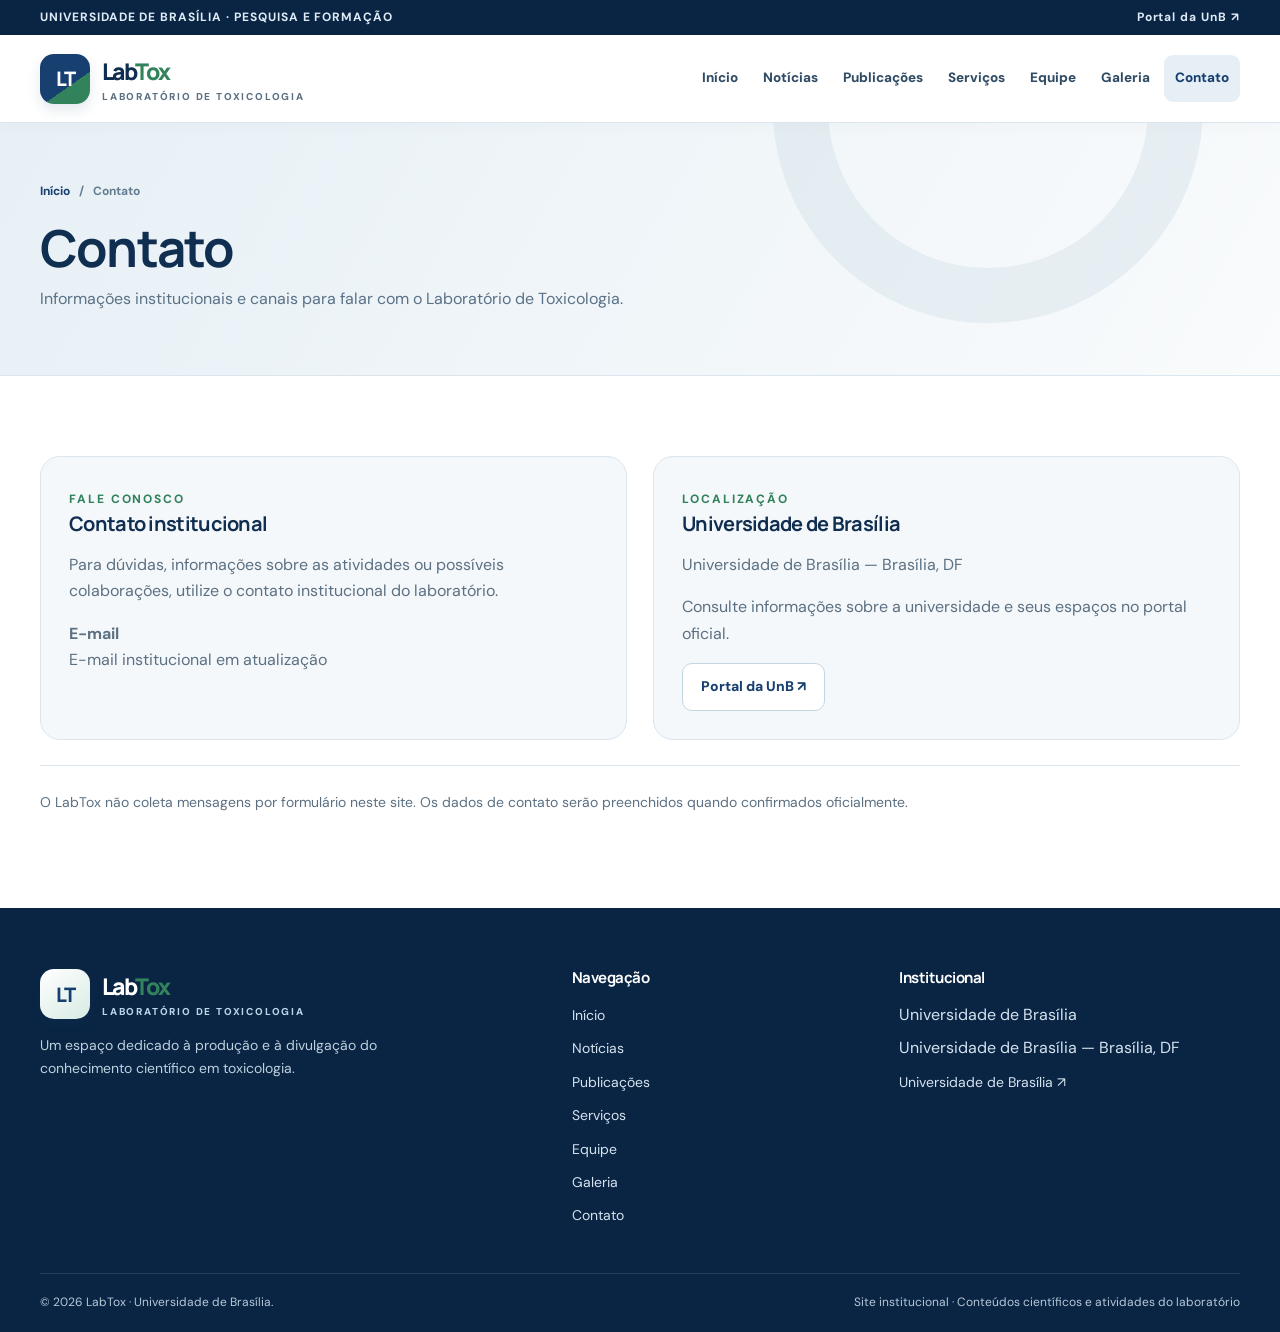
==== contato.html @ b6af5e76 "Add files via upload" ====
<!doctype html>
<html lang="pt-BR">
<head>
  <meta charset="utf-8">
  <meta name="viewport" content="width=device-width, initial-scale=1">
  <meta name="description" content="Fale com o Laboratório de Toxicologia da Universidade de Brasília.">
  <meta name="theme-color" content="#173f70">
  <title>Contato | LabTox — Laboratório de Toxicologia</title>
  <link rel="icon" href="assets/favicon.svg" type="image/svg+xml">
  <link rel="stylesheet" href="css/style.css">
  <script defer src="js/config.js"></script>
  <script defer src="js/site.js"></script>
</head>
<body data-page="contato">
  <div id="site-header"></div>
  <main id="main"><section class="page-hero"><div class="container"><div class="breadcrumb"><a href="index.html">Início</a><span aria-hidden="true">/</span>Contato</div><h1>Contato</h1><p>Informações institucionais e canais para falar com o Laboratório de Toxicologia.</p></div></section><section class="section"><div class="container"><div class="contact-grid"><article class="info-card"><span class="kicker">Fale conosco</span><h3>Contato institucional</h3><p>Para dúvidas, informações sobre as atividades ou possíveis colaborações, utilize o contato institucional do laboratório.</p><p><strong>E-mail</strong><br><span id="contact-email">Em atualização</span></p><p id="phone-block"><strong>Telefone</strong><br><span id="contact-phone"></span></p></article><article class="info-card"><span class="kicker">Localização</span><h3>Universidade de Brasília</h3><p id="contact-address">Brasília, DF</p><p>Consulte informações sobre a universidade e seus espaços no portal oficial.</p><a class="btn btn-outline" href="https://www.unb.br/" target="_blank" rel="noopener noreferrer">Portal da UnB ↗</a></article></div><div class="divider"></div><p style="color:var(--muted);font-size:14px">O LabTox não coleta mensagens por formulário neste site. Os dados de contato serão preenchidos quando confirmados oficialmente.</p></div></section></main>
  <div id="site-footer"></div>
  <button id="back-top" class="back-top" type="button" aria-label="Voltar ao topo">↑</button>
</body>
</html>
---- css/style.css ----
@import url('https://fonts.googleapis.com/css2?family=DM+Sans:wght@400;500;600;700;800&family=Manrope:wght@400;500;600;700;800&display=swap');
:root{--navy:#173f70;--navy-dark:#102e50;--navy-deep:#0a2544;--green:#32835c;--green-dark:#236946;--mint:#e7f2e9;--light-blue:#e6eff5;--cloud:#f5f8fb;--ink:#183049;--muted:#5b7082;--stroke:#dbe5ed;--white:#fff;--shadow:0 18px 42px rgba(18,55,87,.08);--radius:18px;--max:1200px;--sans:'DM Sans',Arial,sans-serif;--display:'Manrope','DM Sans',Arial,sans-serif}
*{box-sizing:border-box}html{scroll-behavior:smooth}body{margin:0;color:var(--ink);background:#fff;font:16px/1.65 var(--sans);-webkit-font-smoothing:antialiased}a{color:inherit;text-decoration:none}a:hover{color:var(--green)}button,input,select{font:inherit}button{cursor:pointer}img{max-width:100%}.container{width:min(calc(100% - 44px),var(--max));margin:auto}.skip{position:absolute;left:12px;top:-80px;background:#fff;color:#102e50;z-index:200;padding:10px 18px;border-radius:8px}.skip:focus{top:12px}:focus-visible{outline:3px solid #45a17c;outline-offset:3px}.microbar{background:var(--navy-deep);color:#deebf5;font-size:12px;letter-spacing:.08em;font-weight:700}.microbar .container{display:flex;align-items:center;justify-content:space-between;min-height:35px;gap:12px}.microbar a{color:inherit}.microbar a:hover{color:#fff}.header{background:#fff;border-bottom:1px solid var(--stroke);position:sticky;top:0;z-index:90;box-shadow:0 4px 18px rgba(7,39,71,.025)}.header-row{display:flex;align-items:center;justify-content:space-between;min-height:87px;gap:20px}.brand{display:inline-flex;align-items:center;gap:12px;min-width:184px}.brand-icon{width:50px;height:50px;border-radius:14px;background:linear-gradient(145deg,var(--navy) 0 62%,var(--green) 62%);display:grid;place-items:center;color:#fff;box-shadow:0 6px 13px rgba(23,63,112,.12);font:800 20px var(--display);letter-spacing:-.05em}.brand-icon img{width:100%;height:100%;object-fit:contain;border-radius:11px}.brand-copy{display:grid;line-height:1.12}.brand-copy strong{font:800 23px var(--display);letter-spacing:-.07em;color:var(--navy-dark)}.brand-copy strong span{color:var(--green)}.brand-copy small{font-size:10px;text-transform:uppercase;letter-spacing:.18em;color:var(--muted);font-weight:800;margin-top:4px}.nav{display:flex;align-items:center;gap:3px}.nav a{padding:12px 11px;border-radius:9px;font-size:13.5px;font-weight:800;color:#304b64;transition:background .15s,color .15s}.nav a:hover{background:var(--cloud);color:var(--navy)}.nav a[aria-current="page"]{background:var(--light-blue);color:var(--navy)}.menu-toggle{display:none;border:1px solid var(--stroke);background:#fff;color:var(--navy);border-radius:10px;padding:9px 12px;font-weight:800}.hero{background:linear-gradient(115deg,#0c315b 5%,#173f70 61%,#1a5278);color:#fff;overflow:hidden;position:relative}.hero:before{content:"";position:absolute;width:680px;height:680px;border-radius:50%;border:1px solid #ffffff19;right:-205px;top:-270px;box-shadow:0 0 0 90px #ffffff07,0 0 0 175px #ffffff05}.hero-grid{display:grid;grid-template-columns:1.08fr .92fr;gap:56px;align-items:center;min-height:560px;padding:74px 0 86px;position:relative}.eyebrow{display:inline-flex;align-items:center;gap:10px;color:#b6e0cf;font-size:12px;font-weight:800;letter-spacing:.17em;text-transform:uppercase}.eyebrow:before{content:"";width:29px;height:3px;background:#6dc59d;border-radius:3px}.hero h1{color:#fff;font:800 clamp(38px,4.4vw,65px)/1.12 var(--display);letter-spacing:-.057em;margin:20px 0}.hero h1 em{font-style:normal;color:#a6dfc6}.hero p{max-width:570px;color:#d7e4f1;font-size:17px;margin:0 0 30px}.actions{display:flex;gap:12px;flex-wrap:wrap}.btn{display:inline-flex;align-items:center;justify-content:center;gap:10px;min-height:48px;border-radius:10px;padding:11px 18px;font-size:14px;font-weight:800;border:1px solid transparent;transition:transform .18s,background .18s}.btn:hover{transform:translateY(-2px)}.btn-green{background:#3c996d;color:#fff}.btn-green:hover{background:#2e815a;color:#fff}.btn-outline-light{color:#fff;border-color:#ffffff66;background:#ffffff0b}.btn-outline-light:hover{background:#ffffff20;color:#fff}.btn-outline{color:var(--navy);border-color:#c5d6e3;background:#fff}.btn-outline:hover{background:var(--light-blue)}.hero-visual{position:relative;min-height:380px;display:grid;place-items:center}.science-panel{width:95%;min-height:370px;padding:28px;background:linear-gradient(155deg,#ffffff17,#ffffff08);border:1px solid #ffffff32;backdrop-filter:blur(3px);border-radius:25px;box-shadow:0 32px 50px #071b2d55;transform:rotate(2deg);position:relative;overflow:hidden}.science-panel:before{content:"";position:absolute;inset:-50% 50% 15% -45%;border-radius:50%;background:radial-gradient(circle,#4ed4a138,transparent 67%)}.panel-top{display:flex;justify-content:space-between;align-items:center;border-bottom:1px solid #ffffff30;padding-bottom:17px;color:#cfe7e9;font-size:12px;font-weight:800;letter-spacing:.11em}.dots{display:flex;gap:6px}.dots i{width:8px;height:8px;border-radius:100%;background:#a7d5c1}.dots i:nth-child(2){opacity:.65}.dots i:nth-child(3){opacity:.35}.panel-body{padding:25px 0 5px;display:grid;grid-template-columns:1fr 1fr;gap:13px;position:relative}.stat-visual{border:1px solid #ffffff2c;border-radius:15px;min-height:108px;background:#11396188;padding:18px}.stat-visual .line{width:75%;height:8px;border-radius:5px;background:#c9e0e5;margin:10px 0}.stat-visual .line:nth-child(2){width:58%;background:#78d8ab}.stat-visual .line:nth-child(3){width:87%;opacity:.4}.stat-visual .symbol{font:700 31px var(--display);color:#9fdbbf}.stat-visual.wide{grid-column:1/-1;min-height:113px;display:flex;align-items:center;justify-content:space-around}.bars{display:flex;align-items:end;gap:9px;height:68px}.bars i{width:20px;border-radius:5px 5px 0 0;background:linear-gradient(#7de2b0,#379466)}.bars i:nth-child(1){height:42%}.bars i:nth-child(2){height:70%}.bars i:nth-child(3){height:53%}.bars i:nth-child(4){height:95%}.bars i:nth-child(5){height:68%}.trace{width:150px;height:65px;stroke:#aee7d0;stroke-width:3;fill:none}.float-chip{position:absolute;bottom:5px;left:-18px;display:flex;align-items:center;gap:12px;padding:12px 15px;border-radius:13px;background:#fff;color:var(--navy);font-size:12px;font-weight:800;box-shadow:var(--shadow);transform:rotate(-4deg)}.float-chip b{width:10px;height:10px;border-radius:50%;background:#4aab7a}.section{padding:80px 0}.section-soft{background:var(--cloud)}.section-head{display:flex;align-items:end;justify-content:space-between;gap:24px;margin-bottom:30px}.kicker{font-size:12px;text-transform:uppercase;letter-spacing:.16em;font-weight:800;color:var(--green)}h1,h2,h3,h4{font-family:var(--display);color:var(--navy-dark);line-height:1.2;letter-spacing:-.035em}h2{font-size:clamp(28px,3.1vw,40px);margin:8px 0 12px}h3{font-size:20px}.section-head p{max-width:620px;color:var(--muted);margin:0}.text-link{color:var(--navy);font-weight:800;font-size:14px;display:inline-flex;align-items:center;gap:8px;white-space:nowrap}.text-link:hover{color:var(--green)}.intro-grid{display:grid;grid-template-columns:.9fr 1.1fr;gap:65px;align-items:center}.intro-surface{background:linear-gradient(135deg,#dcebf2,#f3f8fa);border-radius:25px;min-height:340px;position:relative;overflow:hidden;padding:30px;display:flex;align-items:end}.intro-surface:before{content:"";position:absolute;width:310px;height:310px;border:50px solid #a5cbd6;left:-75px;top:-105px;border-radius:50%;opacity:.35}.intro-surface:after{content:"";position:absolute;width:280px;height:280px;border:55px solid #6caa89;right:-105px;bottom:-95px;border-radius:50%;opacity:.29}.intro-label{z-index:1;position:relative;background:var(--navy);color:#fff;padding:22px;border-radius:14px;box-shadow:var(--shadow);width:min(260px,85%)}.intro-label strong{font:800 33px var(--display)}.intro-label span{display:block;color:#dce9f2;font-size:13px;margin-top:2px}.copy p{color:var(--muted);margin:0 0 18px}.card-grid{display:grid;grid-template-columns:repeat(3,minmax(0,1fr));gap:21px}.card{border:1px solid var(--stroke);border-radius:var(--radius);background:#fff;overflow:hidden;box-shadow:0 5px 18px rgba(20,53,80,.025);transition:transform .2s,box-shadow .2s}.card:hover{transform:translateY(-4px);box-shadow:var(--shadow)}.card-top{height:172px;overflow:hidden;background:linear-gradient(135deg,#d7e7ef,#c5ddd6);display:grid;place-items:center;color:#37677b;position:relative}.card-top:after{content:"";position:absolute;width:155px;height:155px;border:22px solid #ffffff65;border-radius:50%;right:-54px;top:-57px}.card-top img{width:100%;height:100%;object-fit:cover;position:relative;z-index:1}.card-top .fallback-icon{position:relative;z-index:1;font:800 45px var(--display);color:var(--navy);opacity:.64}.card-body{padding:23px}.meta{font-size:12px;font-weight:800;color:var(--green);letter-spacing:.045em;text-transform:uppercase}.card-body h3{font-size:19px;margin:9px 0 10px}.card-body p{color:var(--muted);font-size:14px;margin:0 0 17px;line-height:1.6}.card-footer{display:flex;align-items:center;justify-content:space-between;gap:12px;font-size:13px;color:var(--muted)}.mini-link{font-weight:800;color:var(--navy)}.mini-link:hover{color:var(--green)}.cta-band{background:linear-gradient(115deg,#143b69,#225c74);color:#fff;padding:43px;border-radius:24px;display:flex;justify-content:space-between;align-items:center;gap:28px}.cta-band h2{color:#fff;font-size:29px;margin:0 0 7px}.cta-band p{margin:0;color:#dce6ef;max-width:560px}.page-hero{background:linear-gradient(120deg,#e7f0f6,#f9fbfc);border-bottom:1px solid var(--stroke);position:relative;overflow:hidden}.page-hero:after{content:"";position:absolute;width:320px;height:320px;border:55px solid #a3c0d030;border-radius:50%;right:6%;top:-230px}.page-hero .container{position:relative;z-index:1;padding:59px 0 63px}.breadcrumb{color:#647d91;font-size:12px;font-weight:700}.breadcrumb a{color:var(--navy)}.breadcrumb span{padding:0 9px}.page-hero h1{font-size:clamp(35px,4vw,51px);margin:15px 0 8px}.page-hero p{max-width:725px;color:#5a7186;font-size:16px;margin:0}.filters{display:flex;gap:12px;flex-wrap:wrap;margin:0 0 28px}.filter-input,.filter-select{border:1px solid #cbdbe5;border-radius:11px;background:#fff;color:var(--ink);padding:12px 14px;min-height:46px}.filter-input{flex:1;min-width:220px}.filter-select{min-width:150px}.filters :focus{border-color:var(--green);outline:3px solid #32835c26}.results-count{color:var(--muted);font-size:13px;margin:0 0 18px}.stack{display:grid;gap:16px}.paper{border:1px solid var(--stroke);border-radius:16px;background:#fff;padding:27px;transition:box-shadow .2s}.paper:hover{box-shadow:var(--shadow)}.paper h3{margin:7px 0 11px;font-size:21px}.paper .authors{font-size:14px;color:#536a7c;margin:8px 0}.paper .journal{color:#3c5c76;font-size:13px;font-weight:800;margin-bottom:12px}.paper p{margin:8px 0 18px;color:var(--muted);font-size:14px}.paper-actions{display:flex;flex-wrap:wrap;align-items:center;gap:15px}.tag{display:inline-flex;align-items:center;padding:5px 10px;background:#e6f1e9;color:#2e774f;border-radius:99px;font-size:11px;font-weight:800}.empty{border:1px dashed #c9d8e1;background:#f8fbfd;border-radius:18px;padding:42px 25px;text-align:center}.empty .symbol{margin:auto auto 14px;width:60px;height:60px;border-radius:20px;background:#e5eff5;display:grid;place-items:center;color:var(--navy);font-size:27px}.empty h3{margin:0 0 7px}.empty p{color:var(--muted);margin:0 auto;max-width:520px}.team-card{text-align:center}.team-card .card-top{height:230px;background:linear-gradient(140deg,#d9e9ef,#e8f0e8)}.team-card .card-top img{object-position:center 23%}.team-card .card-body{padding:22px}.team-card h3{margin:3px 0 5px;font-size:19px}.team-card .role{color:var(--green);font-size:13px;font-weight:800;margin:0 0 12px}.team-card .desc{font-size:13px;color:var(--muted);min-height:38px}.team-links{display:flex;justify-content:center;gap:12px;flex-wrap:wrap}.team-links a{font-size:12px;font-weight:800;color:var(--navy)}.detail{max-width:870px;margin:auto}.detail img.cover{width:100%;max-height:470px;object-fit:cover;border-radius:19px;margin:10px 0 26px}.article-text{font-size:16px;line-height:1.88;color:#344f64}.article-text h2{font-size:25px;margin-top:30px}.article-text h3{font-size:21px;margin-top:25px}.article-text a{color:var(--green);text-decoration:underline;text-underline-offset:3px}.article-text p{margin:0 0 18px}.article-text ul,.article-text ol{padding-left:25px}.album-grid{display:grid;grid-template-columns:repeat(3,minmax(0,1fr));gap:15px}.album-photo{border-radius:14px;overflow:hidden;border:1px solid var(--stroke);background:var(--cloud);margin:0}.album-photo img{width:100%;height:245px;object-fit:cover;display:block;cursor:zoom-in}.album-photo figcaption{padding:11px 13px;font-size:13px;color:var(--muted)}.lightbox{position:fixed;inset:0;background:#061629ed;z-index:200;display:none;align-items:center;justify-content:center;padding:25px}.lightbox.open{display:flex}.lightbox img{max-width:90vw;max-height:85vh;object-fit:contain}.lightbox button{position:absolute;right:25px;top:20px;background:#ffffff18;border:1px solid #fff7;color:#fff;padding:10px 15px;border-radius:10px}.contact-grid{display:grid;grid-template-columns:1fr 1fr;gap:26px}.info-card{background:var(--cloud);border:1px solid var(--stroke);border-radius:20px;padding:28px}.info-card h3{margin:0 0 13px}.info-card p{color:var(--muted)}.info-card a{color:var(--navy);font-weight:800;overflow-wrap:anywhere}.footer{background:var(--navy-deep);color:#d5e3ef;padding:61px 0 0}.footer-grid{display:grid;grid-template-columns:1.4fr .8fr 1fr;gap:55px}.footer .brand-copy strong{color:#fff}.footer .brand-copy small{color:#b9d6e8}.footer .brand-icon{background:linear-gradient(145deg,#fff,#d7ebe3);color:var(--navy)}.footer p{font-size:14px;color:#bed0dd;max-width:390px;margin:15px 0}.footer h3{font-size:15px;color:#fff;margin:0 0 15px}.footer ul{list-style:none;padding:0;margin:0;display:grid;gap:7px}.footer a:hover{color:#fff}.footer li a{font-size:14px}.footer-bottom{border-top:1px solid #ffffff20;margin-top:44px;padding:19px 0;display:flex;justify-content:space-between;align-items:center;gap:20px;font-size:12px;color:#b6c9d9}.back-top{position:fixed;right:22px;bottom:23px;background:var(--green);color:#fff;border:0;border-radius:12px;min-width:46px;min-height:46px;box-shadow:0 11px 26px #07361c33;display:none;z-index:70;font-size:21px}.back-top.visible{display:block}.sr-only{position:absolute;width:1px;height:1px;overflow:hidden;clip:rect(0,0,0,0);white-space:nowrap}.divider{height:1px;background:var(--stroke);margin:25px 0}
@media(max-width:1060px){.nav a{padding:10px 7px;font-size:12px}.header-row{gap:8px}.hero-grid{gap:24px}.hero-visual{min-height:320px}.science-panel{min-height:330px}}@media(max-width:850px){.header-row{min-height:70px}.menu-toggle{display:inline-flex;align-items:center;gap:9px}.nav{position:absolute;top:100%;left:0;right:0;display:none;flex-direction:column;align-items:stretch;background:#fff;box-shadow:0 16px 28px #133c5a22;padding:13px max(22px,calc((100vw - var(--max))/2)) 20px;border-top:1px solid var(--stroke)}.nav.open{display:flex}.nav a{padding:13px 15px;font-size:14px}.hero-grid{grid-template-columns:1fr;min-height:auto;padding:66px 0 75px}.hero-visual{display:none}.intro-grid{grid-template-columns:1fr;gap:27px}.intro-surface{min-height:270px}.card-grid{grid-template-columns:repeat(2,minmax(0,1fr))}.footer-grid{grid-template-columns:1fr 1fr;gap:30px}.footer-grid>div:first-child{grid-column:1/-1}.album-grid{grid-template-columns:repeat(2,minmax(0,1fr))}}@media(max-width:600px){.container{width:min(calc(100% - 32px),var(--max))}.microbar{font-size:9px}.microbar .container{min-height:30px}.microbar span:last-child{display:none}.brand-icon{height:44px;width:44px}.brand-copy strong{font-size:21px}.header-row{min-height:68px}.hero-grid{padding:55px 0 63px}.hero h1{font-size:37px}.hero p{font-size:15px}.section{padding:58px 0}.section-head{align-items:start;flex-direction:column;gap:10px}.card-grid,.album-grid,.contact-grid{grid-template-columns:1fr}.intro-grid{gap:20px}.paper{padding:20px}.paper h3{font-size:19px}.page-hero .container{padding:42px 0 48px}.cta-band{flex-direction:column;align-items:start;padding:28px}.cta-band h2{font-size:24px}.filters{display:grid;grid-template-columns:1fr}.filter-input,.filter-select{width:100%}.footer-grid{grid-template-columns:1fr;gap:25px}.footer-grid>div:first-child{grid-column:auto}.footer-bottom{align-items:start;flex-direction:column;gap:5px}.album-photo img{height:250px}}
@media(prefers-reduced-motion:reduce){html{scroll-behavior:auto}*,*:before,*:after{transition:none!important;animation:none!important}}
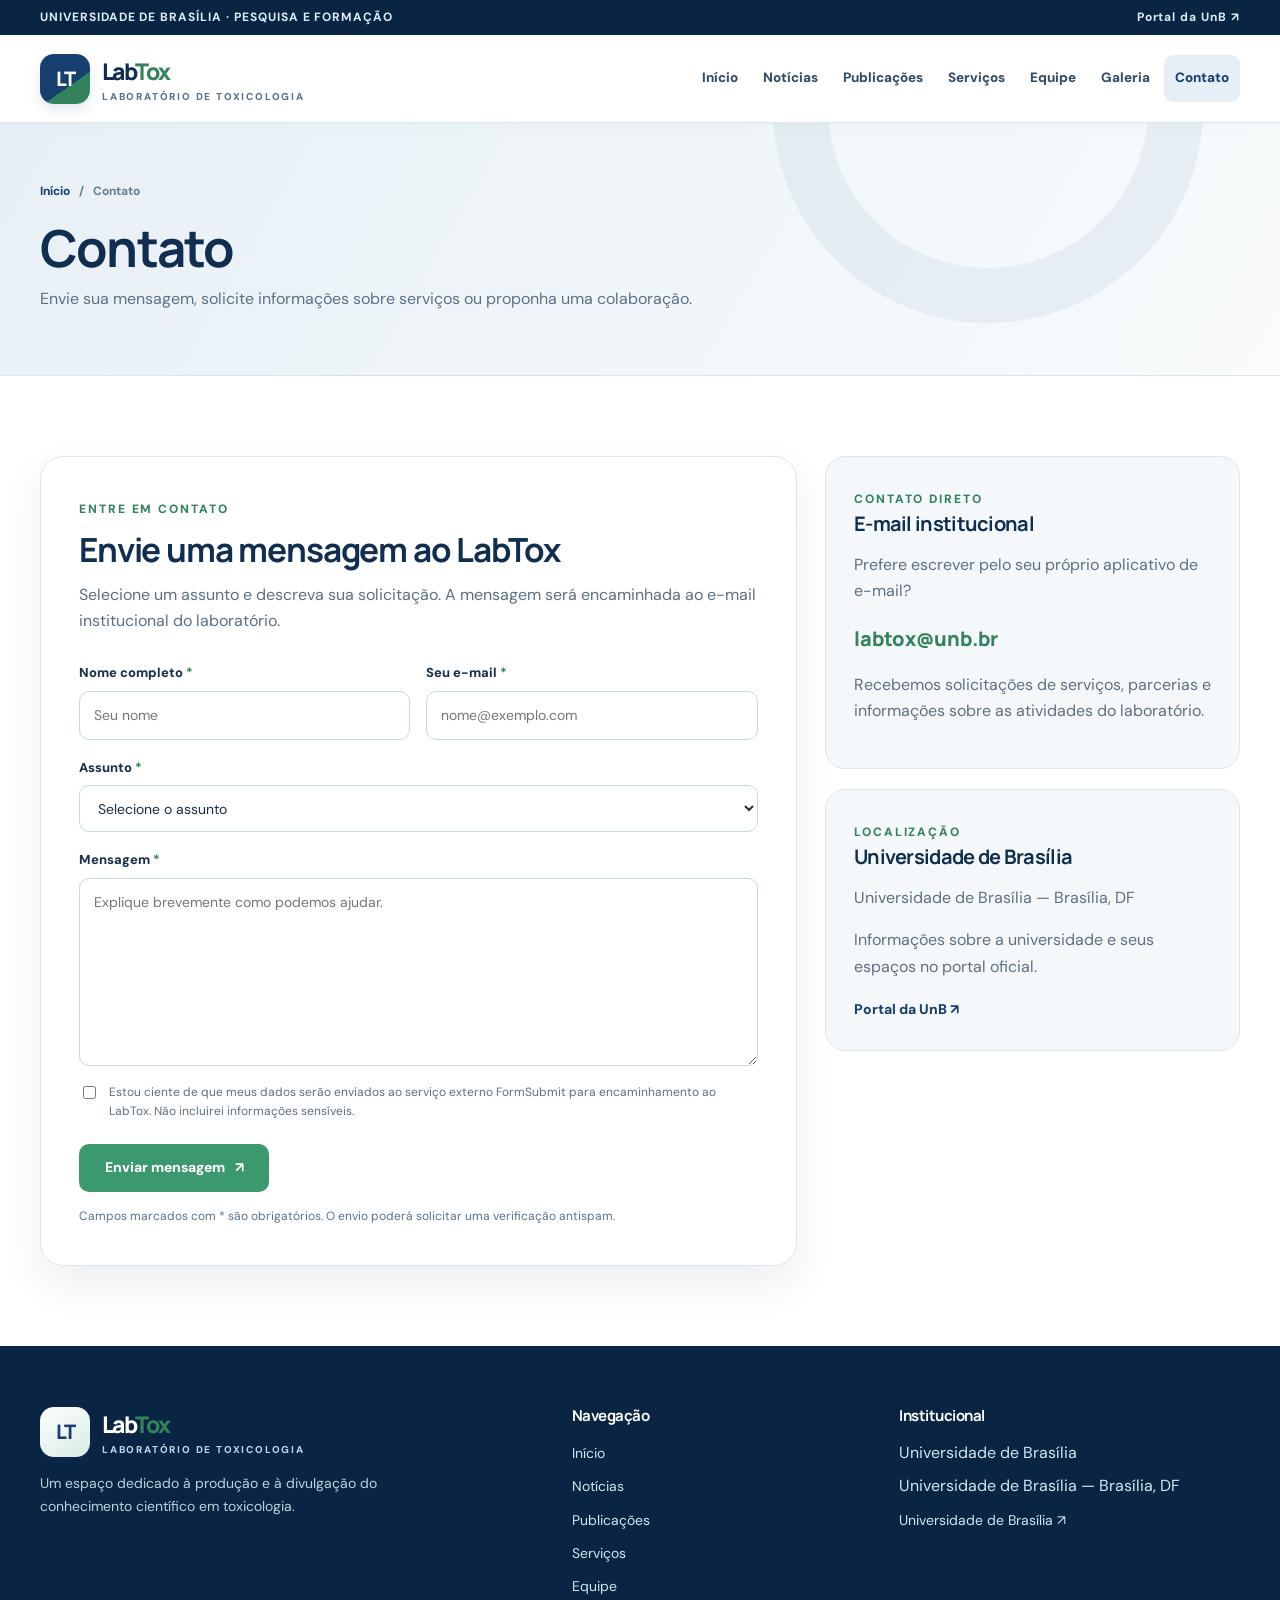
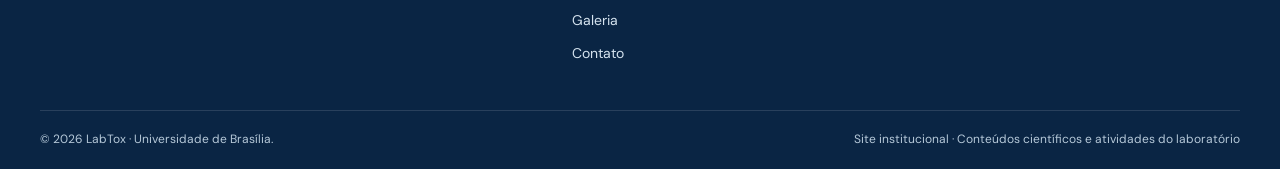
==== commit 04824d85: "Add files via upload" ====
--- a/contato.html
+++ b/contato.html
@@ -13,7 +13,46 @@
 </head>
 <body data-page="contato">
   <div id="site-header"></div>
-  <main id="main"><section class="page-hero"><div class="container"><div class="breadcrumb"><a href="index.html">Início</a><span aria-hidden="true">/</span>Contato</div><h1>Contato</h1><p>Informações institucionais e canais para falar com o Laboratório de Toxicologia.</p></div></section><section class="section"><div class="container"><div class="contact-grid"><article class="info-card"><span class="kicker">Fale conosco</span><h3>Contato institucional</h3><p>Para dúvidas, informações sobre as atividades ou possíveis colaborações, utilize o contato institucional do laboratório.</p><p><strong>E-mail</strong><br><span id="contact-email">Em atualização</span></p><p id="phone-block"><strong>Telefone</strong><br><span id="contact-phone"></span></p></article><article class="info-card"><span class="kicker">Localização</span><h3>Universidade de Brasília</h3><p id="contact-address">Brasília, DF</p><p>Consulte informações sobre a universidade e seus espaços no portal oficial.</p><a class="btn btn-outline" href="https://www.unb.br/" target="_blank" rel="noopener noreferrer">Portal da UnB ↗</a></article></div><div class="divider"></div><p style="color:var(--muted);font-size:14px">O LabTox não coleta mensagens por formulário neste site. Os dados de contato serão preenchidos quando confirmados oficialmente.</p></div></section></main>
+  <main id="main"><section class="page-hero"><div class="container"><div class="breadcrumb"><a href="index.html">Início</a><span aria-hidden="true">/</span>Contato</div><h1>Contato</h1><p>Envie sua mensagem, solicite informações sobre serviços ou proponha uma colaboração.</p></div></section><section class="section" aria-labelledby="contact-heading">
+  <div class="container">
+    <div class="contact-layout">
+      <section class="contact-form-card" aria-labelledby="contact-heading">
+        <span class="kicker">Entre em contato</span>
+        <h2 id="contact-heading">Envie uma mensagem ao LabTox</h2>
+        <p class="contact-intro">Selecione um assunto e descreva sua solicitação. A mensagem será encaminhada ao e-mail institucional do laboratório.</p>
+        <form id="contact-form" action="https://formsubmit.co/labtox@unb.br" method="POST" accept-charset="UTF-8">
+          <input type="hidden" name="_subject" id="form-subject" value="[LabTox] Contato pelo site">
+          <input type="hidden" name="_next" value="https://barboss4.github.io/labtox-site/obrigado.html">
+          <input type="hidden" name="_url" value="https://barboss4.github.io/labtox-site/contato.html">
+          <input type="hidden" name="_template" value="table">
+          <div class="form-honeypot" aria-hidden="true"><label for="form-honey">Deixe este campo vazio</label><input id="form-honey" name="_honey" type="text" tabindex="-1" autocomplete="off"></div>
+          <div class="form-row">
+            <div class="form-field"><label for="form-name">Nome completo <span aria-hidden="true">*</span></label><input id="form-name" type="text" name="nome" autocomplete="name" minlength="2" maxlength="120" required placeholder="Seu nome"></div>
+            <div class="form-field"><label for="form-email">Seu e-mail <span aria-hidden="true">*</span></label><input id="form-email" type="email" name="email" autocomplete="email" maxlength="160" required placeholder="nome@exemplo.com"></div>
+          </div>
+          <div class="form-field"><label for="form-topic">Assunto <span aria-hidden="true">*</span></label><select id="form-topic" name="assunto" required>
+              <option value="" selected disabled>Selecione o assunto</option>
+              <option value="Serviços">Serviços e análises</option>
+              <option value="Parcerias">Parcerias e colaborações</option>
+              <option value="Projetos de pesquisa">Projetos de pesquisa</option>
+              <option value="Orientação acadêmica">Orientação acadêmica e estágios</option>
+              <option value="Eventos e visitas">Eventos e visitas técnicas</option>
+              <option value="Informações gerais">Informações gerais</option>
+              <option value="Outros assuntos">Outros assuntos</option>
+            </select></div>
+          <div class="form-field"><label for="form-message">Mensagem <span aria-hidden="true">*</span></label><textarea id="form-message" name="mensagem" rows="7" minlength="10" maxlength="5000" required placeholder="Explique brevemente como podemos ajudar."></textarea></div>
+          <label class="privacy-note"><input type="checkbox" required><span>Estou ciente de que meus dados serão enviados ao serviço externo FormSubmit para encaminhamento ao LabTox. Não incluirei informações sensíveis.</span></label>
+          <button class="btn btn-green contact-submit" type="submit">Enviar mensagem <span aria-hidden="true">↗</span></button>
+          <p class="form-footnote">Campos marcados com * são obrigatórios. O envio poderá solicitar uma verificação antispam.</p>
+        </form>
+      </section>
+      <aside class="contact-details" aria-label="Informações de contato">
+        <article class="info-card"><span class="kicker">Contato direto</span><h3>E-mail institucional</h3><p>Prefere escrever pelo seu próprio aplicativo de e-mail?</p><p class="contact-email" id="contact-email"><a href="mailto:labtox@unb.br">labtox@unb.br</a></p><p>Recebemos solicitações de serviços, parcerias e informações sobre as atividades do laboratório.</p></article>
+        <article class="info-card"><span class="kicker">Localização</span><h3>Universidade de Brasília</h3><p id="contact-address">Universidade de Brasília — Brasília, DF</p><p>Informações sobre a universidade e seus espaços no portal oficial.</p><a class="text-link" href="https://www.unb.br/" target="_blank" rel="noopener noreferrer">Portal da UnB ↗</a></article>
+      </aside>
+    </div>
+  </div>
+</section></main>
   <div id="site-footer"></div>
   <button id="back-top" class="back-top" type="button" aria-label="Voltar ao topo">↑</button>
 </body>
--- a/css/style.css
+++ b/css/style.css
@@ -3,3 +3,61 @@
 *{box-sizing:border-box}html{scroll-behavior:smooth}body{margin:0;color:var(--ink);background:#fff;font:16px/1.65 var(--sans);-webkit-font-smoothing:antialiased}a{color:inherit;text-decoration:none}a:hover{color:var(--green)}button,input,select{font:inherit}button{cursor:pointer}img{max-width:100%}.container{width:min(calc(100% - 44px),var(--max));margin:auto}.skip{position:absolute;left:12px;top:-80px;background:#fff;color:#102e50;z-index:200;padding:10px 18px;border-radius:8px}.skip:focus{top:12px}:focus-visible{outline:3px solid #45a17c;outline-offset:3px}.microbar{background:var(--navy-deep);color:#deebf5;font-size:12px;letter-spacing:.08em;font-weight:700}.microbar .container{display:flex;align-items:center;justify-content:space-between;min-height:35px;gap:12px}.microbar a{color:inherit}.microbar a:hover{color:#fff}.header{background:#fff;border-bottom:1px solid var(--stroke);position:sticky;top:0;z-index:90;box-shadow:0 4px 18px rgba(7,39,71,.025)}.header-row{display:flex;align-items:center;justify-content:space-between;min-height:87px;gap:20px}.brand{display:inline-flex;align-items:center;gap:12px;min-width:184px}.brand-icon{width:50px;height:50px;border-radius:14px;background:linear-gradient(145deg,var(--navy) 0 62%,var(--green) 62%);display:grid;place-items:center;color:#fff;box-shadow:0 6px 13px rgba(23,63,112,.12);font:800 20px var(--display);letter-spacing:-.05em}.brand-icon img{width:100%;height:100%;object-fit:contain;border-radius:11px}.brand-copy{display:grid;line-height:1.12}.brand-copy strong{font:800 23px var(--display);letter-spacing:-.07em;color:var(--navy-dark)}.brand-copy strong span{color:var(--green)}.brand-copy small{font-size:10px;text-transform:uppercase;letter-spacing:.18em;color:var(--muted);font-weight:800;margin-top:4px}.nav{display:flex;align-items:center;gap:3px}.nav a{padding:12px 11px;border-radius:9px;font-size:13.5px;font-weight:800;color:#304b64;transition:background .15s,color .15s}.nav a:hover{background:var(--cloud);color:var(--navy)}.nav a[aria-current="page"]{background:var(--light-blue);color:var(--navy)}.menu-toggle{display:none;border:1px solid var(--stroke);background:#fff;color:var(--navy);border-radius:10px;padding:9px 12px;font-weight:800}.hero{background:linear-gradient(115deg,#0c315b 5%,#173f70 61%,#1a5278);color:#fff;overflow:hidden;position:relative}.hero:before{content:"";position:absolute;width:680px;height:680px;border-radius:50%;border:1px solid #ffffff19;right:-205px;top:-270px;box-shadow:0 0 0 90px #ffffff07,0 0 0 175px #ffffff05}.hero-grid{display:grid;grid-template-columns:1.08fr .92fr;gap:56px;align-items:center;min-height:560px;padding:74px 0 86px;position:relative}.eyebrow{display:inline-flex;align-items:center;gap:10px;color:#b6e0cf;font-size:12px;font-weight:800;letter-spacing:.17em;text-transform:uppercase}.eyebrow:before{content:"";width:29px;height:3px;background:#6dc59d;border-radius:3px}.hero h1{color:#fff;font:800 clamp(38px,4.4vw,65px)/1.12 var(--display);letter-spacing:-.057em;margin:20px 0}.hero h1 em{font-style:normal;color:#a6dfc6}.hero p{max-width:570px;color:#d7e4f1;font-size:17px;margin:0 0 30px}.actions{display:flex;gap:12px;flex-wrap:wrap}.btn{display:inline-flex;align-items:center;justify-content:center;gap:10px;min-height:48px;border-radius:10px;padding:11px 18px;font-size:14px;font-weight:800;border:1px solid transparent;transition:transform .18s,background .18s}.btn:hover{transform:translateY(-2px)}.btn-green{background:#3c996d;color:#fff}.btn-green:hover{background:#2e815a;color:#fff}.btn-outline-light{color:#fff;border-color:#ffffff66;background:#ffffff0b}.btn-outline-light:hover{background:#ffffff20;color:#fff}.btn-outline{color:var(--navy);border-color:#c5d6e3;background:#fff}.btn-outline:hover{background:var(--light-blue)}.hero-visual{position:relative;min-height:380px;display:grid;place-items:center}.science-panel{width:95%;min-height:370px;padding:28px;background:linear-gradient(155deg,#ffffff17,#ffffff08);border:1px solid #ffffff32;backdrop-filter:blur(3px);border-radius:25px;box-shadow:0 32px 50px #071b2d55;transform:rotate(2deg);position:relative;overflow:hidden}.science-panel:before{content:"";position:absolute;inset:-50% 50% 15% -45%;border-radius:50%;background:radial-gradient(circle,#4ed4a138,transparent 67%)}.panel-top{display:flex;justify-content:space-between;align-items:center;border-bottom:1px solid #ffffff30;padding-bottom:17px;color:#cfe7e9;font-size:12px;font-weight:800;letter-spacing:.11em}.dots{display:flex;gap:6px}.dots i{width:8px;height:8px;border-radius:100%;background:#a7d5c1}.dots i:nth-child(2){opacity:.65}.dots i:nth-child(3){opacity:.35}.panel-body{padding:25px 0 5px;display:grid;grid-template-columns:1fr 1fr;gap:13px;position:relative}.stat-visual{border:1px solid #ffffff2c;border-radius:15px;min-height:108px;background:#11396188;padding:18px}.stat-visual .line{width:75%;height:8px;border-radius:5px;background:#c9e0e5;margin:10px 0}.stat-visual .line:nth-child(2){width:58%;background:#78d8ab}.stat-visual .line:nth-child(3){width:87%;opacity:.4}.stat-visual .symbol{font:700 31px var(--display);color:#9fdbbf}.stat-visual.wide{grid-column:1/-1;min-height:113px;display:flex;align-items:center;justify-content:space-around}.bars{display:flex;align-items:end;gap:9px;height:68px}.bars i{width:20px;border-radius:5px 5px 0 0;background:linear-gradient(#7de2b0,#379466)}.bars i:nth-child(1){height:42%}.bars i:nth-child(2){height:70%}.bars i:nth-child(3){height:53%}.bars i:nth-child(4){height:95%}.bars i:nth-child(5){height:68%}.trace{width:150px;height:65px;stroke:#aee7d0;stroke-width:3;fill:none}.float-chip{position:absolute;bottom:5px;left:-18px;display:flex;align-items:center;gap:12px;padding:12px 15px;border-radius:13px;background:#fff;color:var(--navy);font-size:12px;font-weight:800;box-shadow:var(--shadow);transform:rotate(-4deg)}.float-chip b{width:10px;height:10px;border-radius:50%;background:#4aab7a}.section{padding:80px 0}.section-soft{background:var(--cloud)}.section-head{display:flex;align-items:end;justify-content:space-between;gap:24px;margin-bottom:30px}.kicker{font-size:12px;text-transform:uppercase;letter-spacing:.16em;font-weight:800;color:var(--green)}h1,h2,h3,h4{font-family:var(--display);color:var(--navy-dark);line-height:1.2;letter-spacing:-.035em}h2{font-size:clamp(28px,3.1vw,40px);margin:8px 0 12px}h3{font-size:20px}.section-head p{max-width:620px;color:var(--muted);margin:0}.text-link{color:var(--navy);font-weight:800;font-size:14px;display:inline-flex;align-items:center;gap:8px;white-space:nowrap}.text-link:hover{color:var(--green)}.intro-grid{display:grid;grid-template-columns:.9fr 1.1fr;gap:65px;align-items:center}.intro-surface{background:linear-gradient(135deg,#dcebf2,#f3f8fa);border-radius:25px;min-height:340px;position:relative;overflow:hidden;padding:30px;display:flex;align-items:end}.intro-surface:before{content:"";position:absolute;width:310px;height:310px;border:50px solid #a5cbd6;left:-75px;top:-105px;border-radius:50%;opacity:.35}.intro-surface:after{content:"";position:absolute;width:280px;height:280px;border:55px solid #6caa89;right:-105px;bottom:-95px;border-radius:50%;opacity:.29}.intro-label{z-index:1;position:relative;background:var(--navy);color:#fff;padding:22px;border-radius:14px;box-shadow:var(--shadow);width:min(260px,85%)}.intro-label strong{font:800 33px var(--display)}.intro-label span{display:block;color:#dce9f2;font-size:13px;margin-top:2px}.copy p{color:var(--muted);margin:0 0 18px}.card-grid{display:grid;grid-template-columns:repeat(3,minmax(0,1fr));gap:21px}.card{border:1px solid var(--stroke);border-radius:var(--radius);background:#fff;overflow:hidden;box-shadow:0 5px 18px rgba(20,53,80,.025);transition:transform .2s,box-shadow .2s}.card:hover{transform:translateY(-4px);box-shadow:var(--shadow)}.card-top{height:172px;overflow:hidden;background:linear-gradient(135deg,#d7e7ef,#c5ddd6);display:grid;place-items:center;color:#37677b;position:relative}.card-top:after{content:"";position:absolute;width:155px;height:155px;border:22px solid #ffffff65;border-radius:50%;right:-54px;top:-57px}.card-top img{width:100%;height:100%;object-fit:cover;position:relative;z-index:1}.card-top .fallback-icon{position:relative;z-index:1;font:800 45px var(--display);color:var(--navy);opacity:.64}.card-body{padding:23px}.meta{font-size:12px;font-weight:800;color:var(--green);letter-spacing:.045em;text-transform:uppercase}.card-body h3{font-size:19px;margin:9px 0 10px}.card-body p{color:var(--muted);font-size:14px;margin:0 0 17px;line-height:1.6}.card-footer{display:flex;align-items:center;justify-content:space-between;gap:12px;font-size:13px;color:var(--muted)}.mini-link{font-weight:800;color:var(--navy)}.mini-link:hover{color:var(--green)}.cta-band{background:linear-gradient(115deg,#143b69,#225c74);color:#fff;padding:43px;border-radius:24px;display:flex;justify-content:space-between;align-items:center;gap:28px}.cta-band h2{color:#fff;font-size:29px;margin:0 0 7px}.cta-band p{margin:0;color:#dce6ef;max-width:560px}.page-hero{background:linear-gradient(120deg,#e7f0f6,#f9fbfc);border-bottom:1px solid var(--stroke);position:relative;overflow:hidden}.page-hero:after{content:"";position:absolute;width:320px;height:320px;border:55px solid #a3c0d030;border-radius:50%;right:6%;top:-230px}.page-hero .container{position:relative;z-index:1;padding:59px 0 63px}.breadcrumb{color:#647d91;font-size:12px;font-weight:700}.breadcrumb a{color:var(--navy)}.breadcrumb span{padding:0 9px}.page-hero h1{font-size:clamp(35px,4vw,51px);margin:15px 0 8px}.page-hero p{max-width:725px;color:#5a7186;font-size:16px;margin:0}.filters{display:flex;gap:12px;flex-wrap:wrap;margin:0 0 28px}.filter-input,.filter-select{border:1px solid #cbdbe5;border-radius:11px;background:#fff;color:var(--ink);padding:12px 14px;min-height:46px}.filter-input{flex:1;min-width:220px}.filter-select{min-width:150px}.filters :focus{border-color:var(--green);outline:3px solid #32835c26}.results-count{color:var(--muted);font-size:13px;margin:0 0 18px}.stack{display:grid;gap:16px}.paper{border:1px solid var(--stroke);border-radius:16px;background:#fff;padding:27px;transition:box-shadow .2s}.paper:hover{box-shadow:var(--shadow)}.paper h3{margin:7px 0 11px;font-size:21px}.paper .authors{font-size:14px;color:#536a7c;margin:8px 0}.paper .journal{color:#3c5c76;font-size:13px;font-weight:800;margin-bottom:12px}.paper p{margin:8px 0 18px;color:var(--muted);font-size:14px}.paper-actions{display:flex;flex-wrap:wrap;align-items:center;gap:15px}.tag{display:inline-flex;align-items:center;padding:5px 10px;background:#e6f1e9;color:#2e774f;border-radius:99px;font-size:11px;font-weight:800}.empty{border:1px dashed #c9d8e1;background:#f8fbfd;border-radius:18px;padding:42px 25px;text-align:center}.empty .symbol{margin:auto auto 14px;width:60px;height:60px;border-radius:20px;background:#e5eff5;display:grid;place-items:center;color:var(--navy);font-size:27px}.empty h3{margin:0 0 7px}.empty p{color:var(--muted);margin:0 auto;max-width:520px}.team-card{text-align:center}.team-card .card-top{height:230px;background:linear-gradient(140deg,#d9e9ef,#e8f0e8)}.team-card .card-top img{object-position:center 23%}.team-card .card-body{padding:22px}.team-card h3{margin:3px 0 5px;font-size:19px}.team-card .role{color:var(--green);font-size:13px;font-weight:800;margin:0 0 12px}.team-card .desc{font-size:13px;color:var(--muted);min-height:38px}.team-links{display:flex;justify-content:center;gap:12px;flex-wrap:wrap}.team-links a{font-size:12px;font-weight:800;color:var(--navy)}.detail{max-width:870px;margin:auto}.detail img.cover{width:100%;max-height:470px;object-fit:cover;border-radius:19px;margin:10px 0 26px}.article-text{font-size:16px;line-height:1.88;color:#344f64}.article-text h2{font-size:25px;margin-top:30px}.article-text h3{font-size:21px;margin-top:25px}.article-text a{color:var(--green);text-decoration:underline;text-underline-offset:3px}.article-text p{margin:0 0 18px}.article-text ul,.article-text ol{padding-left:25px}.album-grid{display:grid;grid-template-columns:repeat(3,minmax(0,1fr));gap:15px}.album-photo{border-radius:14px;overflow:hidden;border:1px solid var(--stroke);background:var(--cloud);margin:0}.album-photo img{width:100%;height:245px;object-fit:cover;display:block;cursor:zoom-in}.album-photo figcaption{padding:11px 13px;font-size:13px;color:var(--muted)}.lightbox{position:fixed;inset:0;background:#061629ed;z-index:200;display:none;align-items:center;justify-content:center;padding:25px}.lightbox.open{display:flex}.lightbox img{max-width:90vw;max-height:85vh;object-fit:contain}.lightbox button{position:absolute;right:25px;top:20px;background:#ffffff18;border:1px solid #fff7;color:#fff;padding:10px 15px;border-radius:10px}.contact-grid{display:grid;grid-template-columns:1fr 1fr;gap:26px}.info-card{background:var(--cloud);border:1px solid var(--stroke);border-radius:20px;padding:28px}.info-card h3{margin:0 0 13px}.info-card p{color:var(--muted)}.info-card a{color:var(--navy);font-weight:800;overflow-wrap:anywhere}.footer{background:var(--navy-deep);color:#d5e3ef;padding:61px 0 0}.footer-grid{display:grid;grid-template-columns:1.4fr .8fr 1fr;gap:55px}.footer .brand-copy strong{color:#fff}.footer .brand-copy small{color:#b9d6e8}.footer .brand-icon{background:linear-gradient(145deg,#fff,#d7ebe3);color:var(--navy)}.footer p{font-size:14px;color:#bed0dd;max-width:390px;margin:15px 0}.footer h3{font-size:15px;color:#fff;margin:0 0 15px}.footer ul{list-style:none;padding:0;margin:0;display:grid;gap:7px}.footer a:hover{color:#fff}.footer li a{font-size:14px}.footer-bottom{border-top:1px solid #ffffff20;margin-top:44px;padding:19px 0;display:flex;justify-content:space-between;align-items:center;gap:20px;font-size:12px;color:#b6c9d9}.back-top{position:fixed;right:22px;bottom:23px;background:var(--green);color:#fff;border:0;border-radius:12px;min-width:46px;min-height:46px;box-shadow:0 11px 26px #07361c33;display:none;z-index:70;font-size:21px}.back-top.visible{display:block}.sr-only{position:absolute;width:1px;height:1px;overflow:hidden;clip:rect(0,0,0,0);white-space:nowrap}.divider{height:1px;background:var(--stroke);margin:25px 0}
 @media(max-width:1060px){.nav a{padding:10px 7px;font-size:12px}.header-row{gap:8px}.hero-grid{gap:24px}.hero-visual{min-height:320px}.science-panel{min-height:330px}}@media(max-width:850px){.header-row{min-height:70px}.menu-toggle{display:inline-flex;align-items:center;gap:9px}.nav{position:absolute;top:100%;left:0;right:0;display:none;flex-direction:column;align-items:stretch;background:#fff;box-shadow:0 16px 28px #133c5a22;padding:13px max(22px,calc((100vw - var(--max))/2)) 20px;border-top:1px solid var(--stroke)}.nav.open{display:flex}.nav a{padding:13px 15px;font-size:14px}.hero-grid{grid-template-columns:1fr;min-height:auto;padding:66px 0 75px}.hero-visual{display:none}.intro-grid{grid-template-columns:1fr;gap:27px}.intro-surface{min-height:270px}.card-grid{grid-template-columns:repeat(2,minmax(0,1fr))}.footer-grid{grid-template-columns:1fr 1fr;gap:30px}.footer-grid>div:first-child{grid-column:1/-1}.album-grid{grid-template-columns:repeat(2,minmax(0,1fr))}}@media(max-width:600px){.container{width:min(calc(100% - 32px),var(--max))}.microbar{font-size:9px}.microbar .container{min-height:30px}.microbar span:last-child{display:none}.brand-icon{height:44px;width:44px}.brand-copy strong{font-size:21px}.header-row{min-height:68px}.hero-grid{padding:55px 0 63px}.hero h1{font-size:37px}.hero p{font-size:15px}.section{padding:58px 0}.section-head{align-items:start;flex-direction:column;gap:10px}.card-grid,.album-grid,.contact-grid{grid-template-columns:1fr}.intro-grid{gap:20px}.paper{padding:20px}.paper h3{font-size:19px}.page-hero .container{padding:42px 0 48px}.cta-band{flex-direction:column;align-items:start;padding:28px}.cta-band h2{font-size:24px}.filters{display:grid;grid-template-columns:1fr}.filter-input,.filter-select{width:100%}.footer-grid{grid-template-columns:1fr;gap:25px}.footer-grid>div:first-child{grid-column:auto}.footer-bottom{align-items:start;flex-direction:column;gap:5px}.album-photo img{height:250px}}
 @media(prefers-reduced-motion:reduce){html{scroll-behavior:auto}*,*:before,*:after{transition:none!important;animation:none!important}}
+
+/* LabTox v0.2 — página inicial institucional, carrossel e formulário */
+.hero-grid-simple{grid-template-columns:minmax(0,1fr);min-height:490px;padding:79px 0 76px}
+.hero-copy{max-width:900px;position:relative;z-index:1}
+.hero-copy h1{max-width:850px}
+.hero-topics{display:flex;flex-wrap:wrap;gap:10px;margin-top:43px}
+.hero-topics span{border:1px solid #ffffff40;border-radius:999px;color:#d8e8f1;padding:6px 15px;font-size:12px;font-weight:800;letter-spacing:.025em;background:#ffffff08}
+/* O antigo painel de gráficos era apenas uma ilustração provisória e foi retirado do HTML. */
+.news-carousel-shell{position:relative}
+.news-track{display:flex;gap:21px;overflow-x:auto;scroll-snap-type:x mandatory;scrollbar-width:none;overscroll-behavior-x:contain;padding:4px 2px 22px;scroll-padding-inline:2px}
+.news-track::-webkit-scrollbar{display:none}
+.news-track>.card{flex:0 0 calc((100% - 42px)/3);min-width:0;scroll-snap-align:start;scroll-snap-stop:always}
+.news-track.news-empty{display:block;overflow:visible;padding-bottom:0}
+.news-carousel-toolbar{display:flex;align-items:center;justify-content:space-between;gap:18px;margin:2px 0 0}
+.news-carousel-toolbar[hidden]{display:none}
+.news-status{font-size:13px;color:var(--muted);font-weight:800}
+.news-carousel-arrows{display:flex;gap:9px}
+.news-carousel-arrows button{display:grid;place-items:center;width:44px;height:44px;background:#fff;border:1px solid #c6d8e4;border-radius:11px;color:var(--navy);font-size:22px;line-height:1}
+.news-carousel-arrows button:hover:not(:disabled){background:var(--light-blue)}
+.news-carousel-arrows button:disabled{opacity:.35;cursor:not-allowed}
+.news-dots{display:flex;justify-content:center;gap:7px;margin-top:-36px;min-height:15px;pointer-events:none}
+.news-dots .news-dot{pointer-events:auto;cursor:pointer;display:block;border:0;background:#afc4d1;width:8px;height:8px;border-radius:99px;padding:0;transition:width .2s,background .2s}
+.news-dots .news-dot[aria-current="true"]{width:24px;background:var(--green)}
+.news-dots:empty{display:none}
+.publication-year + .publication-year{margin-top:42px}
+.publication-year-heading{display:flex;align-items:center;gap:14px;border-bottom:2px solid var(--light-blue);padding-bottom:13px;margin-bottom:17px}
+.publication-year-heading h2{font-size:28px;margin:0;color:var(--navy)}
+.publication-year-heading span{font-size:12px;font-weight:800;color:var(--muted);background:var(--cloud);padding:5px 10px;border-radius:999px}
+.contact-layout{display:grid;grid-template-columns:minmax(0,1.55fr) minmax(285px,.85fr);gap:28px;align-items:start}
+.contact-details{display:grid;gap:20px}
+.contact-form-card{padding:38px;background:#fff;border:1px solid var(--stroke);border-radius:23px;box-shadow:var(--shadow)}
+.contact-form-card h2{font-size:clamp(25px,2.6vw,34px);margin:8px 0 12px}
+.contact-intro{margin:0 0 28px;color:var(--muted)}
+.form-row{display:grid;grid-template-columns:1fr 1fr;gap:16px}
+.form-field{display:grid;gap:7px;margin:0 0 17px}
+.form-field label{font-size:13px;font-weight:800;color:var(--ink)}
+.form-field label span{color:var(--green)}
+.form-field input,.form-field select,.form-field textarea{width:100%;background:#fff;border:1px solid #c7d8e3;border-radius:10px;color:var(--ink);padding:12px 14px;font:inherit;font-size:14px;min-height:47px}
+.form-field textarea{resize:vertical;min-height:145px}
+.form-field :focus{outline:3px solid #32835c28;border-color:var(--green)}
+.privacy-note{display:flex;align-items:flex-start;gap:10px;font-size:12px;color:var(--muted);line-height:1.6;margin:3px 0 23px}
+.privacy-note input{margin-top:3px;accent-color:var(--green)}
+.contact-submit{min-width:190px}
+.form-footnote{color:var(--muted);font-size:12px;margin:15px 0 0}
+.contact-email{font:800 20px var(--display);overflow-wrap:anywhere}
+.contact-email a{color:var(--green)}
+.contact-details .info-card{padding:28px}
+.form-honeypot{position:absolute!important;left:-10000px!important;width:1px!important;height:1px!important;overflow:hidden!important}
+.thanks-card{background:var(--cloud);border:1px solid var(--stroke);border-radius:20px;padding:35px;max-width:750px}
+.thanks-card p{color:var(--muted);margin:0 0 23px}
+.thanks-card a:not(.btn){color:var(--green);text-decoration:underline}
+@media(max-width:990px){.news-track>.card{flex-basis:calc((100% - 21px)/2)}.contact-layout{grid-template-columns:1fr}.contact-details{grid-template-columns:1fr 1fr}}
+@media(max-width:600px){.hero-grid-simple{padding:62px 0;min-height:430px}.hero-topics{margin-top:30px}.news-track>.card{flex-basis:calc(100% - 4px)}.news-carousel-toolbar{margin-top:0}.news-dots{margin-top:-33px}.contact-form-card{padding:23px 19px}.form-row,.contact-details{grid-template-columns:1fr}.publication-year-heading h2{font-size:25px}}
+@media(prefers-reduced-motion:reduce){.news-track{scroll-behavior:auto}}
+
+/* Ajuste para listas curtas e ocultação de controles sem rolagem */
+@media(min-width:991px){.news-track[data-count="2"]>.card{flex-basis:calc((100% - 21px)/2)}.news-track[data-count="1"]>.card{flex-basis:min(100%,380px)}}
+.news-dots[hidden]{display:none}
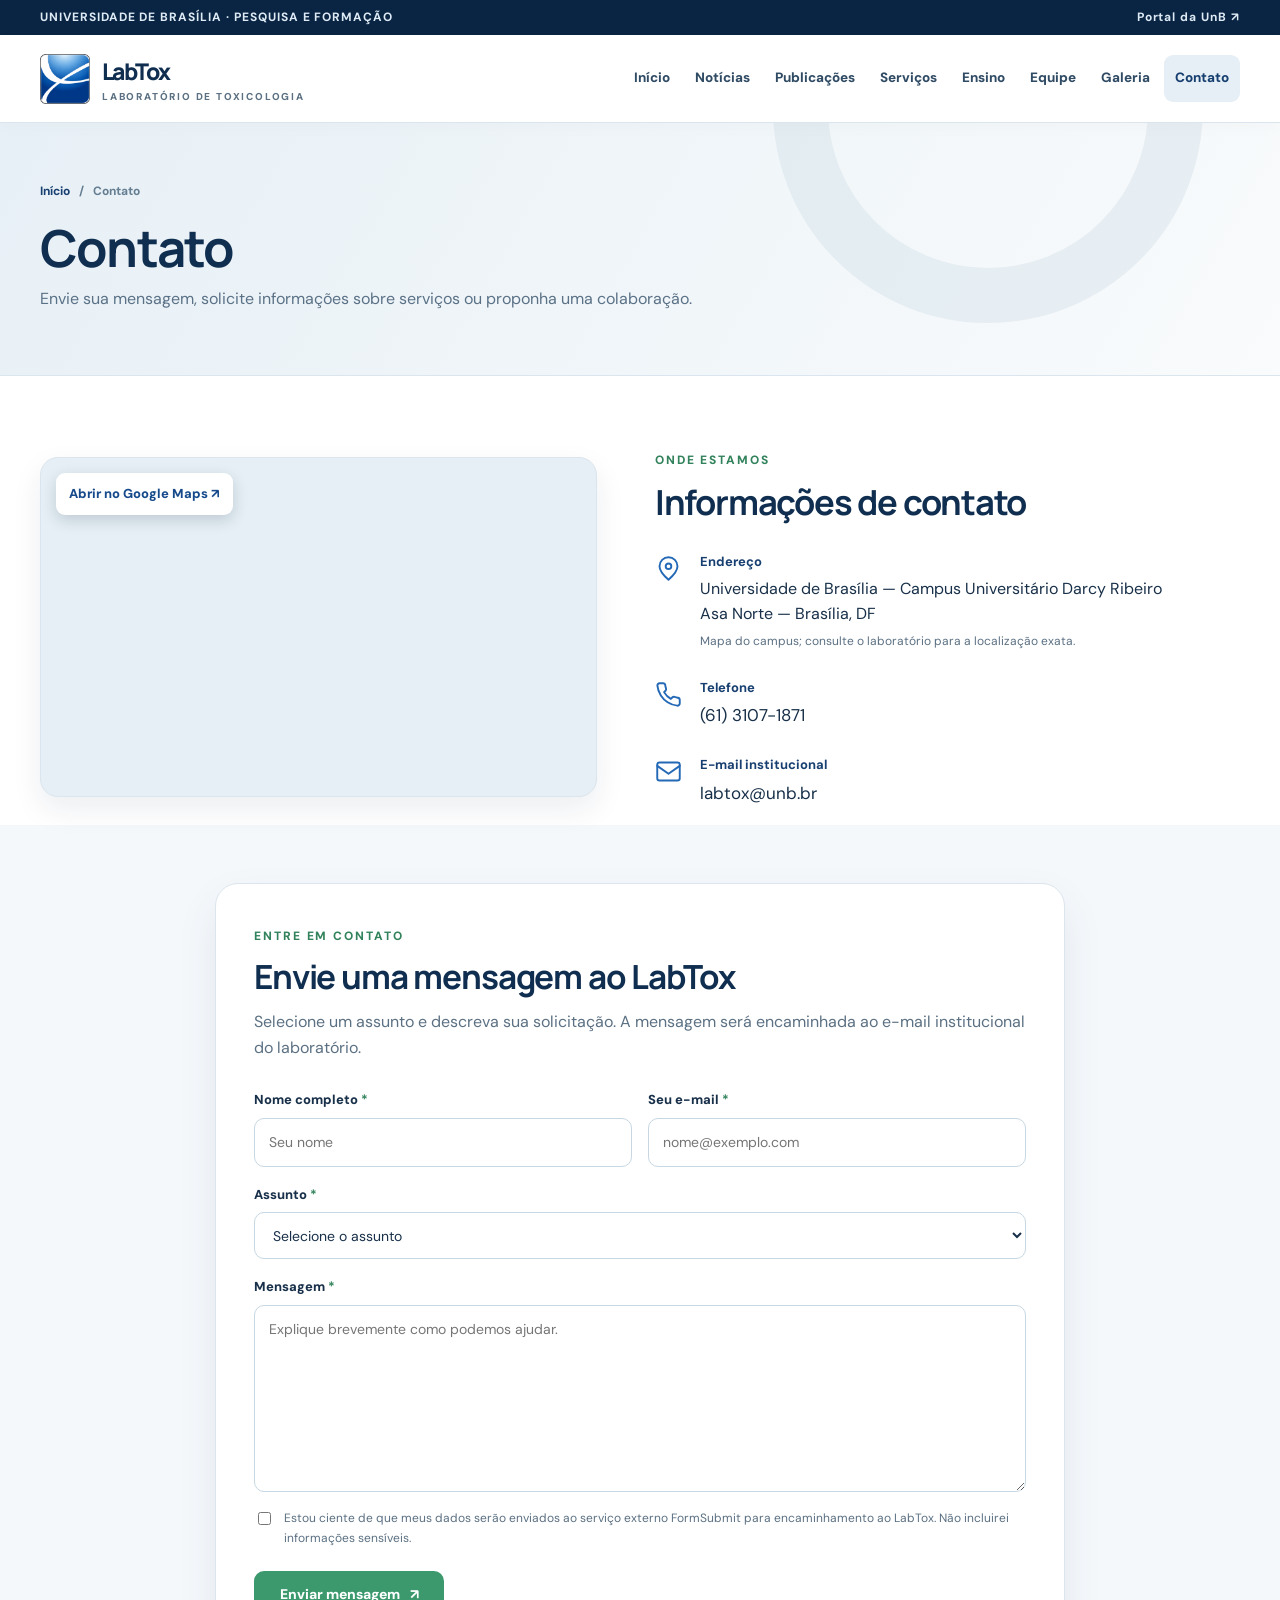
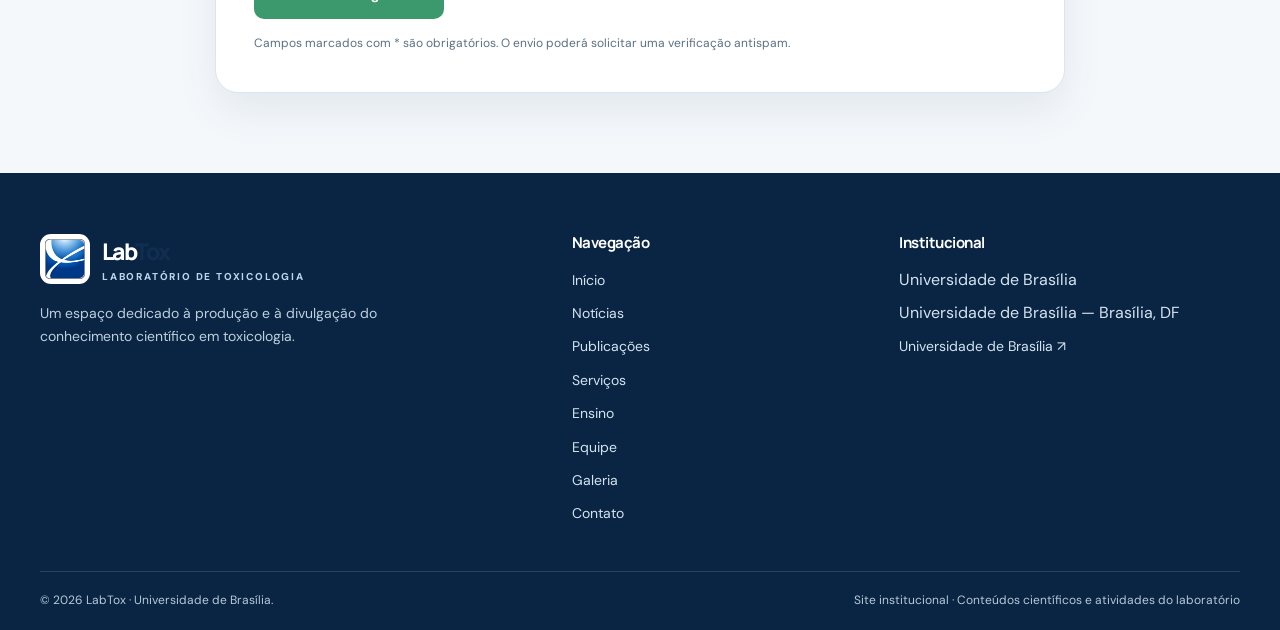
==== commit c0974811: "Add files via upload" ====
--- a/contato.html
+++ b/contato.html
@@ -8,12 +8,44 @@
   <title>Contato | LabTox — Laboratório de Toxicologia</title>
   <link rel="icon" href="assets/favicon.svg" type="image/svg+xml">
   <link rel="stylesheet" href="css/style.css">
+  <link rel="stylesheet" href="css/contato-localizacao.css">
   <script defer src="js/config.js"></script>
   <script defer src="js/site.js"></script>
 </head>
 <body data-page="contato">
   <div id="site-header"></div>
-  <main id="main"><section class="page-hero"><div class="container"><div class="breadcrumb"><a href="index.html">Início</a><span aria-hidden="true">/</span>Contato</div><h1>Contato</h1><p>Envie sua mensagem, solicite informações sobre serviços ou proponha uma colaboração.</p></div></section><section class="section" aria-labelledby="contact-heading">
+  <main id="main"><section class="page-hero"><div class="container"><div class="breadcrumb"><a href="index.html">Início</a><span aria-hidden="true">/</span>Contato</div><h1>Contato</h1><p>Envie sua mensagem, solicite informações sobre serviços ou proponha uma colaboração.</p></div></section><section class="contact-location-section" aria-labelledby="contact-location-heading">
+  <div class="container contact-location-grid">
+    <div class="contact-location-map">
+      <iframe
+        src="https://www.google.com/maps?q=Universidade%20de%20Bras%C3%ADlia%20Campus%20Universit%C3%A1rio%20Darcy%20Ribeiro%2C%20Asa%20Norte%2C%20Bras%C3%ADlia%2C%20DF&output=embed"
+        title="Mapa do Campus Universitário Darcy Ribeiro da Universidade de Brasília"
+        loading="lazy"
+        referrerpolicy="no-referrer-when-downgrade"
+        allowfullscreen></iframe>
+      <a class="contact-map-action" href="https://www.google.com/maps/search/?api=1&query=Universidade%20de%20Bras%C3%ADlia%20Campus%20Universit%C3%A1rio%20Darcy%20Ribeiro%20Asa%20Norte%20Bras%C3%ADlia%20DF" target="_blank" rel="noopener noreferrer">Abrir no Google Maps ↗</a>
+    </div>
+    <div class="contact-location-details">
+      <span class="kicker">Onde estamos</span>
+      <h2 id="contact-location-heading">Informações de contato</h2>
+      <ul class="contact-location-list">
+        <li>
+          <svg class="contact-location-icon" viewBox="0 0 24 24" fill="none" stroke="currentColor" stroke-width="1.7" stroke-linecap="round" stroke-linejoin="round" aria-hidden="true"><path d="M20 10c0 5-8 12-8 12S4 15 4 10a8 8 0 1 1 16 0Z"/><circle cx="12" cy="10" r="2.5"/></svg>
+          <div><strong>Endereço</strong><address>Universidade de Brasília — Campus Universitário Darcy Ribeiro<br>Asa Norte — Brasília, DF</address><small>Mapa do campus; consulte o laboratório para a localização exata.</small></div>
+        </li>
+        <li>
+          <svg class="contact-location-icon" viewBox="0 0 24 24" fill="none" stroke="currentColor" stroke-width="1.7" stroke-linecap="round" stroke-linejoin="round" aria-hidden="true"><path d="M22 16.92v3a2 2 0 0 1-2.18 2 19.79 19.79 0 0 1-8.63-3.07 19.5 19.5 0 0 1-6-6A19.79 19.79 0 0 1 2.11 4.2 2 2 0 0 1 4.1 2h3a2 2 0 0 1 2 1.72c.13.96.36 1.91.68 2.81a2 2 0 0 1-.45 2.11L8.06 9.91a16 16 0 0 0 6 6l1.27-1.27a2 2 0 0 1 2.11-.45c.9.32 1.85.55 2.81.68A2 2 0 0 1 22 16.92Z"/></svg>
+          <div><strong>Telefone</strong><a href="tel:+556131071871">(61) 3107-1871</a></div>
+        </li>
+        <li>
+          <svg class="contact-location-icon" viewBox="0 0 24 24" fill="none" stroke="currentColor" stroke-width="1.7" stroke-linecap="round" stroke-linejoin="round" aria-hidden="true"><rect x="2" y="4" width="20" height="16" rx="2"/><path d="m2 7 10 7 10-7"/></svg>
+          <div><strong>E-mail institucional</strong><a href="mailto:labtox@unb.br">labtox@unb.br</a></div>
+        </li>
+      </ul>
+    </div>
+  </div>
+</section>
+<section class="section contact-form-area" aria-labelledby="contact-heading">
   <div class="container">
     <div class="contact-layout">
       <section class="contact-form-card" aria-labelledby="contact-heading">
@@ -46,10 +78,6 @@
           <p class="form-footnote">Campos marcados com * são obrigatórios. O envio poderá solicitar uma verificação antispam.</p>
         </form>
       </section>
-      <aside class="contact-details" aria-label="Informações de contato">
-        <article class="info-card"><span class="kicker">Contato direto</span><h3>E-mail institucional</h3><p>Prefere escrever pelo seu próprio aplicativo de e-mail?</p><p class="contact-email" id="contact-email"><a href="mailto:labtox@unb.br">labtox@unb.br</a></p><p>Recebemos solicitações de serviços, parcerias e informações sobre as atividades do laboratório.</p></article>
-        <article class="info-card"><span class="kicker">Localização</span><h3>Universidade de Brasília</h3><p id="contact-address">Universidade de Brasília — Brasília, DF</p><p>Informações sobre a universidade e seus espaços no portal oficial.</p><a class="text-link" href="https://www.unb.br/" target="_blank" rel="noopener noreferrer">Portal da UnB ↗</a></article>
-      </aside>
     </div>
   </div>
 </section></main>
--- a/css/style.css
+++ b/css/style.css
@@ -1,6 +1,6 @@
 @import url('https://fonts.googleapis.com/css2?family=DM+Sans:wght@400;500;600;700;800&family=Manrope:wght@400;500;600;700;800&display=swap');
 :root{--navy:#173f70;--navy-dark:#102e50;--navy-deep:#0a2544;--green:#32835c;--green-dark:#236946;--mint:#e7f2e9;--light-blue:#e6eff5;--cloud:#f5f8fb;--ink:#183049;--muted:#5b7082;--stroke:#dbe5ed;--white:#fff;--shadow:0 18px 42px rgba(18,55,87,.08);--radius:18px;--max:1200px;--sans:'DM Sans',Arial,sans-serif;--display:'Manrope','DM Sans',Arial,sans-serif}
-*{box-sizing:border-box}html{scroll-behavior:smooth}body{margin:0;color:var(--ink);background:#fff;font:16px/1.65 var(--sans);-webkit-font-smoothing:antialiased}a{color:inherit;text-decoration:none}a:hover{color:var(--green)}button,input,select{font:inherit}button{cursor:pointer}img{max-width:100%}.container{width:min(calc(100% - 44px),var(--max));margin:auto}.skip{position:absolute;left:12px;top:-80px;background:#fff;color:#102e50;z-index:200;padding:10px 18px;border-radius:8px}.skip:focus{top:12px}:focus-visible{outline:3px solid #45a17c;outline-offset:3px}.microbar{background:var(--navy-deep);color:#deebf5;font-size:12px;letter-spacing:.08em;font-weight:700}.microbar .container{display:flex;align-items:center;justify-content:space-between;min-height:35px;gap:12px}.microbar a{color:inherit}.microbar a:hover{color:#fff}.header{background:#fff;border-bottom:1px solid var(--stroke);position:sticky;top:0;z-index:90;box-shadow:0 4px 18px rgba(7,39,71,.025)}.header-row{display:flex;align-items:center;justify-content:space-between;min-height:87px;gap:20px}.brand{display:inline-flex;align-items:center;gap:12px;min-width:184px}.brand-icon{width:50px;height:50px;border-radius:14px;background:linear-gradient(145deg,var(--navy) 0 62%,var(--green) 62%);display:grid;place-items:center;color:#fff;box-shadow:0 6px 13px rgba(23,63,112,.12);font:800 20px var(--display);letter-spacing:-.05em}.brand-icon img{width:100%;height:100%;object-fit:contain;border-radius:11px}.brand-copy{display:grid;line-height:1.12}.brand-copy strong{font:800 23px var(--display);letter-spacing:-.07em;color:var(--navy-dark)}.brand-copy strong span{color:var(--green)}.brand-copy small{font-size:10px;text-transform:uppercase;letter-spacing:.18em;color:var(--muted);font-weight:800;margin-top:4px}.nav{display:flex;align-items:center;gap:3px}.nav a{padding:12px 11px;border-radius:9px;font-size:13.5px;font-weight:800;color:#304b64;transition:background .15s,color .15s}.nav a:hover{background:var(--cloud);color:var(--navy)}.nav a[aria-current="page"]{background:var(--light-blue);color:var(--navy)}.menu-toggle{display:none;border:1px solid var(--stroke);background:#fff;color:var(--navy);border-radius:10px;padding:9px 12px;font-weight:800}.hero{background:linear-gradient(115deg,#0c315b 5%,#173f70 61%,#1a5278);color:#fff;overflow:hidden;position:relative}.hero:before{content:"";position:absolute;width:680px;height:680px;border-radius:50%;border:1px solid #ffffff19;right:-205px;top:-270px;box-shadow:0 0 0 90px #ffffff07,0 0 0 175px #ffffff05}.hero-grid{display:grid;grid-template-columns:1.08fr .92fr;gap:56px;align-items:center;min-height:560px;padding:74px 0 86px;position:relative}.eyebrow{display:inline-flex;align-items:center;gap:10px;color:#b6e0cf;font-size:12px;font-weight:800;letter-spacing:.17em;text-transform:uppercase}.eyebrow:before{content:"";width:29px;height:3px;background:#6dc59d;border-radius:3px}.hero h1{color:#fff;font:800 clamp(38px,4.4vw,65px)/1.12 var(--display);letter-spacing:-.057em;margin:20px 0}.hero h1 em{font-style:normal;color:#a6dfc6}.hero p{max-width:570px;color:#d7e4f1;font-size:17px;margin:0 0 30px}.actions{display:flex;gap:12px;flex-wrap:wrap}.btn{display:inline-flex;align-items:center;justify-content:center;gap:10px;min-height:48px;border-radius:10px;padding:11px 18px;font-size:14px;font-weight:800;border:1px solid transparent;transition:transform .18s,background .18s}.btn:hover{transform:translateY(-2px)}.btn-green{background:#3c996d;color:#fff}.btn-green:hover{background:#2e815a;color:#fff}.btn-outline-light{color:#fff;border-color:#ffffff66;background:#ffffff0b}.btn-outline-light:hover{background:#ffffff20;color:#fff}.btn-outline{color:var(--navy);border-color:#c5d6e3;background:#fff}.btn-outline:hover{background:var(--light-blue)}.hero-visual{position:relative;min-height:380px;display:grid;place-items:center}.science-panel{width:95%;min-height:370px;padding:28px;background:linear-gradient(155deg,#ffffff17,#ffffff08);border:1px solid #ffffff32;backdrop-filter:blur(3px);border-radius:25px;box-shadow:0 32px 50px #071b2d55;transform:rotate(2deg);position:relative;overflow:hidden}.science-panel:before{content:"";position:absolute;inset:-50% 50% 15% -45%;border-radius:50%;background:radial-gradient(circle,#4ed4a138,transparent 67%)}.panel-top{display:flex;justify-content:space-between;align-items:center;border-bottom:1px solid #ffffff30;padding-bottom:17px;color:#cfe7e9;font-size:12px;font-weight:800;letter-spacing:.11em}.dots{display:flex;gap:6px}.dots i{width:8px;height:8px;border-radius:100%;background:#a7d5c1}.dots i:nth-child(2){opacity:.65}.dots i:nth-child(3){opacity:.35}.panel-body{padding:25px 0 5px;display:grid;grid-template-columns:1fr 1fr;gap:13px;position:relative}.stat-visual{border:1px solid #ffffff2c;border-radius:15px;min-height:108px;background:#11396188;padding:18px}.stat-visual .line{width:75%;height:8px;border-radius:5px;background:#c9e0e5;margin:10px 0}.stat-visual .line:nth-child(2){width:58%;background:#78d8ab}.stat-visual .line:nth-child(3){width:87%;opacity:.4}.stat-visual .symbol{font:700 31px var(--display);color:#9fdbbf}.stat-visual.wide{grid-column:1/-1;min-height:113px;display:flex;align-items:center;justify-content:space-around}.bars{display:flex;align-items:end;gap:9px;height:68px}.bars i{width:20px;border-radius:5px 5px 0 0;background:linear-gradient(#7de2b0,#379466)}.bars i:nth-child(1){height:42%}.bars i:nth-child(2){height:70%}.bars i:nth-child(3){height:53%}.bars i:nth-child(4){height:95%}.bars i:nth-child(5){height:68%}.trace{width:150px;height:65px;stroke:#aee7d0;stroke-width:3;fill:none}.float-chip{position:absolute;bottom:5px;left:-18px;display:flex;align-items:center;gap:12px;padding:12px 15px;border-radius:13px;background:#fff;color:var(--navy);font-size:12px;font-weight:800;box-shadow:var(--shadow);transform:rotate(-4deg)}.float-chip b{width:10px;height:10px;border-radius:50%;background:#4aab7a}.section{padding:80px 0}.section-soft{background:var(--cloud)}.section-head{display:flex;align-items:end;justify-content:space-between;gap:24px;margin-bottom:30px}.kicker{font-size:12px;text-transform:uppercase;letter-spacing:.16em;font-weight:800;color:var(--green)}h1,h2,h3,h4{font-family:var(--display);color:var(--navy-dark);line-height:1.2;letter-spacing:-.035em}h2{font-size:clamp(28px,3.1vw,40px);margin:8px 0 12px}h3{font-size:20px}.section-head p{max-width:620px;color:var(--muted);margin:0}.text-link{color:var(--navy);font-weight:800;font-size:14px;display:inline-flex;align-items:center;gap:8px;white-space:nowrap}.text-link:hover{color:var(--green)}.intro-grid{display:grid;grid-template-columns:.9fr 1.1fr;gap:65px;align-items:center}.intro-surface{background:linear-gradient(135deg,#dcebf2,#f3f8fa);border-radius:25px;min-height:340px;position:relative;overflow:hidden;padding:30px;display:flex;align-items:end}.intro-surface:before{content:"";position:absolute;width:310px;height:310px;border:50px solid #a5cbd6;left:-75px;top:-105px;border-radius:50%;opacity:.35}.intro-surface:after{content:"";position:absolute;width:280px;height:280px;border:55px solid #6caa89;right:-105px;bottom:-95px;border-radius:50%;opacity:.29}.intro-label{z-index:1;position:relative;background:var(--navy);color:#fff;padding:22px;border-radius:14px;box-shadow:var(--shadow);width:min(260px,85%)}.intro-label strong{font:800 33px var(--display)}.intro-label span{display:block;color:#dce9f2;font-size:13px;margin-top:2px}.copy p{color:var(--muted);margin:0 0 18px}.card-grid{display:grid;grid-template-columns:repeat(3,minmax(0,1fr));gap:21px}.card{border:1px solid var(--stroke);border-radius:var(--radius);background:#fff;overflow:hidden;box-shadow:0 5px 18px rgba(20,53,80,.025);transition:transform .2s,box-shadow .2s}.card:hover{transform:translateY(-4px);box-shadow:var(--shadow)}.card-top{height:172px;overflow:hidden;background:linear-gradient(135deg,#d7e7ef,#c5ddd6);display:grid;place-items:center;color:#37677b;position:relative}.card-top:after{content:"";position:absolute;width:155px;height:155px;border:22px solid #ffffff65;border-radius:50%;right:-54px;top:-57px}.card-top img{width:100%;height:100%;object-fit:cover;position:relative;z-index:1}.card-top .fallback-icon{position:relative;z-index:1;font:800 45px var(--display);color:var(--navy);opacity:.64}.card-body{padding:23px}.meta{font-size:12px;font-weight:800;color:var(--green);letter-spacing:.045em;text-transform:uppercase}.card-body h3{font-size:19px;margin:9px 0 10px}.card-body p{color:var(--muted);font-size:14px;margin:0 0 17px;line-height:1.6}.card-footer{display:flex;align-items:center;justify-content:space-between;gap:12px;font-size:13px;color:var(--muted)}.mini-link{font-weight:800;color:var(--navy)}.mini-link:hover{color:var(--green)}.cta-band{background:linear-gradient(115deg,#143b69,#225c74);color:#fff;padding:43px;border-radius:24px;display:flex;justify-content:space-between;align-items:center;gap:28px}.cta-band h2{color:#fff;font-size:29px;margin:0 0 7px}.cta-band p{margin:0;color:#dce6ef;max-width:560px}.page-hero{background:linear-gradient(120deg,#e7f0f6,#f9fbfc);border-bottom:1px solid var(--stroke);position:relative;overflow:hidden}.page-hero:after{content:"";position:absolute;width:320px;height:320px;border:55px solid #a3c0d030;border-radius:50%;right:6%;top:-230px}.page-hero .container{position:relative;z-index:1;padding:59px 0 63px}.breadcrumb{color:#647d91;font-size:12px;font-weight:700}.breadcrumb a{color:var(--navy)}.breadcrumb span{padding:0 9px}.page-hero h1{font-size:clamp(35px,4vw,51px);margin:15px 0 8px}.page-hero p{max-width:725px;color:#5a7186;font-size:16px;margin:0}.filters{display:flex;gap:12px;flex-wrap:wrap;margin:0 0 28px}.filter-input,.filter-select{border:1px solid #cbdbe5;border-radius:11px;background:#fff;color:var(--ink);padding:12px 14px;min-height:46px}.filter-input{flex:1;min-width:220px}.filter-select{min-width:150px}.filters :focus{border-color:var(--green);outline:3px solid #32835c26}.results-count{color:var(--muted);font-size:13px;margin:0 0 18px}.stack{display:grid;gap:16px}.paper{border:1px solid var(--stroke);border-radius:16px;background:#fff;padding:27px;transition:box-shadow .2s}.paper:hover{box-shadow:var(--shadow)}.paper h3{margin:7px 0 11px;font-size:21px}.paper .authors{font-size:14px;color:#536a7c;margin:8px 0}.paper .journal{color:#3c5c76;font-size:13px;font-weight:800;margin-bottom:12px}.paper p{margin:8px 0 18px;color:var(--muted);font-size:14px}.paper-actions{display:flex;flex-wrap:wrap;align-items:center;gap:15px}.tag{display:inline-flex;align-items:center;padding:5px 10px;background:#e6f1e9;color:#2e774f;border-radius:99px;font-size:11px;font-weight:800}.empty{border:1px dashed #c9d8e1;background:#f8fbfd;border-radius:18px;padding:42px 25px;text-align:center}.empty .symbol{margin:auto auto 14px;width:60px;height:60px;border-radius:20px;background:#e5eff5;display:grid;place-items:center;color:var(--navy);font-size:27px}.empty h3{margin:0 0 7px}.empty p{color:var(--muted);margin:0 auto;max-width:520px}.team-card{text-align:center}.team-card .card-top{height:230px;background:linear-gradient(140deg,#d9e9ef,#e8f0e8)}.team-card .card-top img{object-position:center 23%}.team-card .card-body{padding:22px}.team-card h3{margin:3px 0 5px;font-size:19px}.team-card .role{color:var(--green);font-size:13px;font-weight:800;margin:0 0 12px}.team-card .desc{font-size:13px;color:var(--muted);min-height:38px}.team-links{display:flex;justify-content:center;gap:12px;flex-wrap:wrap}.team-links a{font-size:12px;font-weight:800;color:var(--navy)}.detail{max-width:870px;margin:auto}.detail img.cover{width:100%;max-height:470px;object-fit:cover;border-radius:19px;margin:10px 0 26px}.article-text{font-size:16px;line-height:1.88;color:#344f64}.article-text h2{font-size:25px;margin-top:30px}.article-text h3{font-size:21px;margin-top:25px}.article-text a{color:var(--green);text-decoration:underline;text-underline-offset:3px}.article-text p{margin:0 0 18px}.article-text ul,.article-text ol{padding-left:25px}.album-grid{display:grid;grid-template-columns:repeat(3,minmax(0,1fr));gap:15px}.album-photo{border-radius:14px;overflow:hidden;border:1px solid var(--stroke);background:var(--cloud);margin:0}.album-photo img{width:100%;height:245px;object-fit:cover;display:block;cursor:zoom-in}.album-photo figcaption{padding:11px 13px;font-size:13px;color:var(--muted)}.lightbox{position:fixed;inset:0;background:#061629ed;z-index:200;display:none;align-items:center;justify-content:center;padding:25px}.lightbox.open{display:flex}.lightbox img{max-width:90vw;max-height:85vh;object-fit:contain}.lightbox button{position:absolute;right:25px;top:20px;background:#ffffff18;border:1px solid #fff7;color:#fff;padding:10px 15px;border-radius:10px}.contact-grid{display:grid;grid-template-columns:1fr 1fr;gap:26px}.info-card{background:var(--cloud);border:1px solid var(--stroke);border-radius:20px;padding:28px}.info-card h3{margin:0 0 13px}.info-card p{color:var(--muted)}.info-card a{color:var(--navy);font-weight:800;overflow-wrap:anywhere}.footer{background:var(--navy-deep);color:#d5e3ef;padding:61px 0 0}.footer-grid{display:grid;grid-template-columns:1.4fr .8fr 1fr;gap:55px}.footer .brand-copy strong{color:#fff}.footer .brand-copy small{color:#b9d6e8}.footer .brand-icon{background:linear-gradient(145deg,#fff,#d7ebe3);color:var(--navy)}.footer p{font-size:14px;color:#bed0dd;max-width:390px;margin:15px 0}.footer h3{font-size:15px;color:#fff;margin:0 0 15px}.footer ul{list-style:none;padding:0;margin:0;display:grid;gap:7px}.footer a:hover{color:#fff}.footer li a{font-size:14px}.footer-bottom{border-top:1px solid #ffffff20;margin-top:44px;padding:19px 0;display:flex;justify-content:space-between;align-items:center;gap:20px;font-size:12px;color:#b6c9d9}.back-top{position:fixed;right:22px;bottom:23px;background:var(--green);color:#fff;border:0;border-radius:12px;min-width:46px;min-height:46px;box-shadow:0 11px 26px #07361c33;display:none;z-index:70;font-size:21px}.back-top.visible{display:block}.sr-only{position:absolute;width:1px;height:1px;overflow:hidden;clip:rect(0,0,0,0);white-space:nowrap}.divider{height:1px;background:var(--stroke);margin:25px 0}
+*{box-sizing:border-box}html{scroll-behavior:smooth}body{margin:0;color:var(--ink);background:#fff;font:16px/1.65 var(--sans);-webkit-font-smoothing:antialiased}a{color:inherit;text-decoration:none}a:hover{color:var(--green)}button,input,select{font:inherit}button{cursor:pointer}img{max-width:100%}.container{width:min(calc(100% - 44px),var(--max));margin:auto}.skip{position:absolute;left:12px;top:-80px;background:#fff;color:#102e50;z-index:200;padding:10px 18px;border-radius:8px}.skip:focus{top:12px}:focus-visible{outline:3px solid #45a17c;outline-offset:3px}.microbar{background:var(--navy-deep);color:#deebf5;font-size:12px;letter-spacing:.08em;font-weight:700}.microbar .container{display:flex;align-items:center;justify-content:space-between;min-height:35px;gap:12px}.microbar a{color:inherit}.microbar a:hover{color:#fff}.header{background:#fff;border-bottom:1px solid var(--stroke);position:sticky;top:0;z-index:90;box-shadow:0 4px 18px rgba(7,39,71,.025)}.header-row{display:flex;align-items:center;justify-content:space-between;min-height:87px;gap:20px}.brand{display:inline-flex;align-items:center;gap:12px;min-width:184px}.brand-icon{width:50px;height:50px;border-radius:14px;background:linear-gradient(145deg,var(--navy) 0 62%,var(--green) 62%);display:grid;place-items:center;color:#fff;box-shadow:0 6px 13px rgba(23,63,112,.12);font:800 20px var(--display);letter-spacing:-.05em}.brand-icon img{width:100%;height:100%;object-fit:contain;border-radius:11px}.brand-copy{display:grid;line-height:1.12}.brand-copy strong{font:800 23px var(--display);letter-spacing:-.07em;color:var(--navy-dark)}.brand-copy strong span{color:var(--navy-dark)}.brand-copy small{font-size:10px;text-transform:uppercase;letter-spacing:.18em;color:var(--muted);font-weight:800;margin-top:4px}.nav{display:flex;align-items:center;gap:3px}.nav a{padding:12px 11px;border-radius:9px;font-size:13.5px;font-weight:800;color:#304b64;transition:background .15s,color .15s}.nav a:hover{background:var(--cloud);color:var(--navy)}.nav a[aria-current="page"]{background:var(--light-blue);color:var(--navy)}.menu-toggle{display:none;border:1px solid var(--stroke);background:#fff;color:var(--navy);border-radius:10px;padding:9px 12px;font-weight:800}.hero{background:linear-gradient(115deg,#0c315b 5%,#173f70 61%,#1a5278);color:#fff;overflow:hidden;position:relative}.hero:before{content:"";position:absolute;width:680px;height:680px;border-radius:50%;border:1px solid #ffffff19;right:-205px;top:-270px;box-shadow:0 0 0 90px #ffffff07,0 0 0 175px #ffffff05}.hero-grid{display:grid;grid-template-columns:1.08fr .92fr;gap:56px;align-items:center;min-height:560px;padding:74px 0 86px;position:relative}.eyebrow{display:inline-flex;align-items:center;gap:10px;color:#b6e0cf;font-size:12px;font-weight:800;letter-spacing:.17em;text-transform:uppercase}.eyebrow:before{content:"";width:29px;height:3px;background:#6dc59d;border-radius:3px}.hero h1{color:#fff;font:800 clamp(38px,4.4vw,65px)/1.12 var(--display);letter-spacing:-.057em;margin:20px 0}.hero h1 em{font-style:normal;color:#a6dfc6}.hero p{max-width:570px;color:#d7e4f1;font-size:17px;margin:0 0 30px}.actions{display:flex;gap:12px;flex-wrap:wrap}.btn{display:inline-flex;align-items:center;justify-content:center;gap:10px;min-height:48px;border-radius:10px;padding:11px 18px;font-size:14px;font-weight:800;border:1px solid transparent;transition:transform .18s,background .18s}.btn:hover{transform:translateY(-2px)}.btn-green{background:#3c996d;color:#fff}.btn-green:hover{background:#2e815a;color:#fff}.btn-outline-light{color:#fff;border-color:#ffffff66;background:#ffffff0b}.btn-outline-light:hover{background:#ffffff20;color:#fff}.btn-outline{color:var(--navy);border-color:#c5d6e3;background:#fff}.btn-outline:hover{background:var(--light-blue)}.hero-visual{position:relative;min-height:380px;display:grid;place-items:center}.science-panel{width:95%;min-height:370px;padding:28px;background:linear-gradient(155deg,#ffffff17,#ffffff08);border:1px solid #ffffff32;backdrop-filter:blur(3px);border-radius:25px;box-shadow:0 32px 50px #071b2d55;transform:rotate(2deg);position:relative;overflow:hidden}.science-panel:before{content:"";position:absolute;inset:-50% 50% 15% -45%;border-radius:50%;background:radial-gradient(circle,#4ed4a138,transparent 67%)}.panel-top{display:flex;justify-content:space-between;align-items:center;border-bottom:1px solid #ffffff30;padding-bottom:17px;color:#cfe7e9;font-size:12px;font-weight:800;letter-spacing:.11em}.dots{display:flex;gap:6px}.dots i{width:8px;height:8px;border-radius:100%;background:#a7d5c1}.dots i:nth-child(2){opacity:.65}.dots i:nth-child(3){opacity:.35}.panel-body{padding:25px 0 5px;display:grid;grid-template-columns:1fr 1fr;gap:13px;position:relative}.stat-visual{border:1px solid #ffffff2c;border-radius:15px;min-height:108px;background:#11396188;padding:18px}.stat-visual .line{width:75%;height:8px;border-radius:5px;background:#c9e0e5;margin:10px 0}.stat-visual .line:nth-child(2){width:58%;background:#78d8ab}.stat-visual .line:nth-child(3){width:87%;opacity:.4}.stat-visual .symbol{font:700 31px var(--display);color:#9fdbbf}.stat-visual.wide{grid-column:1/-1;min-height:113px;display:flex;align-items:center;justify-content:space-around}.bars{display:flex;align-items:end;gap:9px;height:68px}.bars i{width:20px;border-radius:5px 5px 0 0;background:linear-gradient(#7de2b0,#379466)}.bars i:nth-child(1){height:42%}.bars i:nth-child(2){height:70%}.bars i:nth-child(3){height:53%}.bars i:nth-child(4){height:95%}.bars i:nth-child(5){height:68%}.trace{width:150px;height:65px;stroke:#aee7d0;stroke-width:3;fill:none}.float-chip{position:absolute;bottom:5px;left:-18px;display:flex;align-items:center;gap:12px;padding:12px 15px;border-radius:13px;background:#fff;color:var(--navy);font-size:12px;font-weight:800;box-shadow:var(--shadow);transform:rotate(-4deg)}.float-chip b{width:10px;height:10px;border-radius:50%;background:#4aab7a}.section{padding:80px 0}.section-soft{background:var(--cloud)}.section-head{display:flex;align-items:end;justify-content:space-between;gap:24px;margin-bottom:30px}.kicker{font-size:12px;text-transform:uppercase;letter-spacing:.16em;font-weight:800;color:var(--green)}h1,h2,h3,h4{font-family:var(--display);color:var(--navy-dark);line-height:1.2;letter-spacing:-.035em}h2{font-size:clamp(28px,3.1vw,40px);margin:8px 0 12px}h3{font-size:20px}.section-head p{max-width:620px;color:var(--muted);margin:0}.text-link{color:var(--navy);font-weight:800;font-size:14px;display:inline-flex;align-items:center;gap:8px;white-space:nowrap}.text-link:hover{color:var(--green)}.intro-grid{display:grid;grid-template-columns:.9fr 1.1fr;gap:65px;align-items:center}.intro-surface{background:linear-gradient(135deg,#dcebf2,#f3f8fa);border-radius:25px;min-height:340px;position:relative;overflow:hidden;padding:30px;display:flex;align-items:end}.intro-surface:before{content:"";position:absolute;width:310px;height:310px;border:50px solid #a5cbd6;left:-75px;top:-105px;border-radius:50%;opacity:.35}.intro-surface:after{content:"";position:absolute;width:280px;height:280px;border:55px solid #6caa89;right:-105px;bottom:-95px;border-radius:50%;opacity:.29}.intro-label{z-index:1;position:relative;background:var(--navy);color:#fff;padding:22px;border-radius:14px;box-shadow:var(--shadow);width:min(260px,85%)}.intro-label strong{font:800 33px var(--display)}.intro-label span{display:block;color:#dce9f2;font-size:13px;margin-top:2px}.copy p{color:var(--muted);margin:0 0 18px}.card-grid{display:grid;grid-template-columns:repeat(3,minmax(0,1fr));gap:21px}.card{border:1px solid var(--stroke);border-radius:var(--radius);background:#fff;overflow:hidden;box-shadow:0 5px 18px rgba(20,53,80,.025);transition:transform .2s,box-shadow .2s}.card:hover{transform:translateY(-4px);box-shadow:var(--shadow)}.card-top{height:172px;overflow:hidden;background:linear-gradient(135deg,#d7e7ef,#c5ddd6);display:grid;place-items:center;color:#37677b;position:relative}.card-top:after{content:"";position:absolute;width:155px;height:155px;border:22px solid #ffffff65;border-radius:50%;right:-54px;top:-57px}.card-top img{width:100%;height:100%;object-fit:cover;position:relative;z-index:1}.card-top .fallback-icon{position:relative;z-index:1;font:800 45px var(--display);color:var(--navy);opacity:.64}.card-body{padding:23px}.meta{font-size:12px;font-weight:800;color:var(--green);letter-spacing:.045em;text-transform:uppercase}.card-body h3{font-size:19px;margin:9px 0 10px}.card-body p{color:var(--muted);font-size:14px;margin:0 0 17px;line-height:1.6}.card-footer{display:flex;align-items:center;justify-content:space-between;gap:12px;font-size:13px;color:var(--muted)}.mini-link{font-weight:800;color:var(--navy)}.mini-link:hover{color:var(--green)}.cta-band{background:linear-gradient(115deg,#143b69,#225c74);color:#fff;padding:43px;border-radius:24px;display:flex;justify-content:space-between;align-items:center;gap:28px}.cta-band h2{color:#fff;font-size:29px;margin:0 0 7px}.cta-band p{margin:0;color:#dce6ef;max-width:560px}.page-hero{background:linear-gradient(120deg,#e7f0f6,#f9fbfc);border-bottom:1px solid var(--stroke);position:relative;overflow:hidden}.page-hero:after{content:"";position:absolute;width:320px;height:320px;border:55px solid #a3c0d030;border-radius:50%;right:6%;top:-230px}.page-hero .container{position:relative;z-index:1;padding:59px 0 63px}.breadcrumb{color:#647d91;font-size:12px;font-weight:700}.breadcrumb a{color:var(--navy)}.breadcrumb span{padding:0 9px}.page-hero h1{font-size:clamp(35px,4vw,51px);margin:15px 0 8px}.page-hero p{max-width:725px;color:#5a7186;font-size:16px;margin:0}.filters{display:flex;gap:12px;flex-wrap:wrap;margin:0 0 28px}.filter-input,.filter-select{border:1px solid #cbdbe5;border-radius:11px;background:#fff;color:var(--ink);padding:12px 14px;min-height:46px}.filter-input{flex:1;min-width:220px}.filter-select{min-width:150px}.filters :focus{border-color:var(--green);outline:3px solid #32835c26}.results-count{color:var(--muted);font-size:13px;margin:0 0 18px}.stack{display:grid;gap:16px}.paper{border:1px solid var(--stroke);border-radius:16px;background:#fff;padding:27px;transition:box-shadow .2s}.paper:hover{box-shadow:var(--shadow)}.paper h3{margin:7px 0 11px;font-size:21px}.paper .authors{font-size:14px;color:#536a7c;margin:8px 0}.paper .journal{color:#3c5c76;font-size:13px;font-weight:800;margin-bottom:12px}.paper p{margin:8px 0 18px;color:var(--muted);font-size:14px}.paper-actions{display:flex;flex-wrap:wrap;align-items:center;gap:15px}.tag{display:inline-flex;align-items:center;padding:5px 10px;background:#e6f1e9;color:#2e774f;border-radius:99px;font-size:11px;font-weight:800}.empty{border:1px dashed #c9d8e1;background:#f8fbfd;border-radius:18px;padding:42px 25px;text-align:center}.empty .symbol{margin:auto auto 14px;width:60px;height:60px;border-radius:20px;background:#e5eff5;display:grid;place-items:center;color:var(--navy);font-size:27px}.empty h3{margin:0 0 7px}.empty p{color:var(--muted);margin:0 auto;max-width:520px}.team-card{text-align:center}.team-card .card-top{height:230px;background:linear-gradient(140deg,#d9e9ef,#e8f0e8)}.team-card .card-top img{object-position:center 23%}.team-card .card-body{padding:22px}.team-card h3{margin:3px 0 5px;font-size:19px}.team-card .role{color:var(--green);font-size:13px;font-weight:800;margin:0 0 12px}.team-card .desc{font-size:13px;color:var(--muted);min-height:38px}.team-links{display:flex;justify-content:center;gap:12px;flex-wrap:wrap}.team-links a{font-size:12px;font-weight:800;color:var(--navy)}.detail{max-width:870px;margin:auto}.detail img.cover{width:100%;max-height:470px;object-fit:cover;border-radius:19px;margin:10px 0 26px}.article-text{font-size:16px;line-height:1.88;color:#344f64}.article-text h2{font-size:25px;margin-top:30px}.article-text h3{font-size:21px;margin-top:25px}.article-text a{color:var(--green);text-decoration:underline;text-underline-offset:3px}.article-text p{margin:0 0 18px}.article-text ul,.article-text ol{padding-left:25px}.album-grid{display:grid;grid-template-columns:repeat(3,minmax(0,1fr));gap:15px}.album-photo{border-radius:14px;overflow:hidden;border:1px solid var(--stroke);background:var(--cloud);margin:0}.album-photo img{width:100%;height:245px;object-fit:cover;display:block;cursor:zoom-in}.album-photo figcaption{padding:11px 13px;font-size:13px;color:var(--muted)}.lightbox{position:fixed;inset:0;background:#061629ed;z-index:200;display:none;align-items:center;justify-content:center;padding:25px}.lightbox.open{display:flex}.lightbox img{max-width:90vw;max-height:85vh;object-fit:contain}.lightbox button{position:absolute;right:25px;top:20px;background:#ffffff18;border:1px solid #fff7;color:#fff;padding:10px 15px;border-radius:10px}.contact-grid{display:grid;grid-template-columns:1fr 1fr;gap:26px}.info-card{background:var(--cloud);border:1px solid var(--stroke);border-radius:20px;padding:28px}.info-card h3{margin:0 0 13px}.info-card p{color:var(--muted)}.info-card a{color:var(--navy);font-weight:800;overflow-wrap:anywhere}.footer{background:var(--navy-deep);color:#d5e3ef;padding:61px 0 0}.footer-grid{display:grid;grid-template-columns:1.4fr .8fr 1fr;gap:55px}.footer .brand-copy strong{color:#fff}.footer .brand-copy small{color:#b9d6e8}.footer .brand-icon{background:linear-gradient(145deg,#fff,#d7ebe3);color:var(--navy)}.footer p{font-size:14px;color:#bed0dd;max-width:390px;margin:15px 0}.footer h3{font-size:15px;color:#fff;margin:0 0 15px}.footer ul{list-style:none;padding:0;margin:0;display:grid;gap:7px}.footer a:hover{color:#fff}.footer li a{font-size:14px}.footer-bottom{border-top:1px solid #ffffff20;margin-top:44px;padding:19px 0;display:flex;justify-content:space-between;align-items:center;gap:20px;font-size:12px;color:#b6c9d9}.back-top{position:fixed;right:22px;bottom:23px;background:var(--green);color:#fff;border:0;border-radius:12px;min-width:46px;min-height:46px;box-shadow:0 11px 26px #07361c33;display:none;z-index:70;font-size:21px}.back-top.visible{display:block}.sr-only{position:absolute;width:1px;height:1px;overflow:hidden;clip:rect(0,0,0,0);white-space:nowrap}.divider{height:1px;background:var(--stroke);margin:25px 0}
 @media(max-width:1060px){.nav a{padding:10px 7px;font-size:12px}.header-row{gap:8px}.hero-grid{gap:24px}.hero-visual{min-height:320px}.science-panel{min-height:330px}}@media(max-width:850px){.header-row{min-height:70px}.menu-toggle{display:inline-flex;align-items:center;gap:9px}.nav{position:absolute;top:100%;left:0;right:0;display:none;flex-direction:column;align-items:stretch;background:#fff;box-shadow:0 16px 28px #133c5a22;padding:13px max(22px,calc((100vw - var(--max))/2)) 20px;border-top:1px solid var(--stroke)}.nav.open{display:flex}.nav a{padding:13px 15px;font-size:14px}.hero-grid{grid-template-columns:1fr;min-height:auto;padding:66px 0 75px}.hero-visual{display:none}.intro-grid{grid-template-columns:1fr;gap:27px}.intro-surface{min-height:270px}.card-grid{grid-template-columns:repeat(2,minmax(0,1fr))}.footer-grid{grid-template-columns:1fr 1fr;gap:30px}.footer-grid>div:first-child{grid-column:1/-1}.album-grid{grid-template-columns:repeat(2,minmax(0,1fr))}}@media(max-width:600px){.container{width:min(calc(100% - 32px),var(--max))}.microbar{font-size:9px}.microbar .container{min-height:30px}.microbar span:last-child{display:none}.brand-icon{height:44px;width:44px}.brand-copy strong{font-size:21px}.header-row{min-height:68px}.hero-grid{padding:55px 0 63px}.hero h1{font-size:37px}.hero p{font-size:15px}.section{padding:58px 0}.section-head{align-items:start;flex-direction:column;gap:10px}.card-grid,.album-grid,.contact-grid{grid-template-columns:1fr}.intro-grid{gap:20px}.paper{padding:20px}.paper h3{font-size:19px}.page-hero .container{padding:42px 0 48px}.cta-band{flex-direction:column;align-items:start;padding:28px}.cta-band h2{font-size:24px}.filters{display:grid;grid-template-columns:1fr}.filter-input,.filter-select{width:100%}.footer-grid{grid-template-columns:1fr;gap:25px}.footer-grid>div:first-child{grid-column:auto}.footer-bottom{align-items:start;flex-direction:column;gap:5px}.album-photo img{height:250px}}
 @media(prefers-reduced-motion:reduce){html{scroll-behavior:auto}*,*:before,*:after{transition:none!important;animation:none!important}}
 
@@ -61,3 +61,23 @@
 /* Ajuste para listas curtas e ocultação de controles sem rolagem */
 @media(min-width:991px){.news-track[data-count="2"]>.card{flex-basis:calc((100% - 21px)/2)}.news-track[data-count="1"]>.card{flex-basis:min(100%,380px)}}
 .news-dots[hidden]{display:none}
+
+
+/* LabTox: logotipo mantém os ajustes responsivos da v0.3.
+   Os fundos dos títulos permanecem com as cores institucionais originais. */
+.brand-icon{flex:0 0 auto;overflow:visible}
+.brand-icon:has(img){background:transparent;box-shadow:none;border-radius:0}
+.brand-icon img{display:block;width:100%;height:100%;object-fit:contain;border-radius:0}
+.footer .brand-icon:has(img){background:#fff;box-shadow:none;padding:5px;border-radius:11px}
+.brand--horizontal{min-width:0}
+.brand--horizontal .brand-icon{width:clamp(134px,15vw,190px);height:56px}
+.brand--horizontal .brand-copy{display:none}
+.footer .brand--horizontal .brand-icon{width:min(190px,100%);height:62px}
+@media(max-width:600px){.brand--horizontal .brand-icon{width:148px;height:47px}}
+
+
+/* Organização da equipe por vínculo institucional. */
+.team-section + .team-section { margin-top: 56px; padding-top: 36px; border-top: 1px solid var(--border, #dbe5eb); }
+.team-section .section-head { margin-bottom: 22px; }
+/* Controles cronológicos compatíveis com o filtro já existente. */
+#album-order, #photo-order { min-width: 205px; }
--- a/css/contato-localizacao.css
+++ b/css/contato-localizacao.css
@@ -0,0 +1,21 @@
+/* Contato institucional — mapa, endereço e telefone. Não altera a identidade visual global. */
+.contact-location-section{padding:70px 0 18px;background:#fff}
+.contact-location-grid{display:grid;grid-template-columns:minmax(0,1fr) minmax(0,1.05fr);align-items:center;gap:clamp(25px,4.5vw,66px)}
+.contact-location-map{height:340px;overflow:hidden;position:relative;border:1px solid var(--stroke,#dbe5ed);border-radius:18px;background:#e6eff5;box-shadow:0 12px 30px rgba(15,44,74,.08)}
+.contact-location-map iframe{width:100%;height:100%;border:0;display:block}
+.contact-map-action{position:absolute;left:15px;top:15px;display:inline-flex;align-items:center;min-height:42px;background:#fff;color:#164a8b!important;padding:9px 13px;font-size:13px;font-weight:800;border-radius:9px;box-shadow:0 5px 15px rgba(10,37,68,.18)}
+.contact-map-action:hover{background:#eef5fc}
+.contact-location-details h2{margin:8px 0 29px;font-size:clamp(27px,2.7vw,38px);color:var(--navy-dark,#102e50)}
+.contact-location-list{list-style:none;display:grid;gap:25px;margin:0;padding:0}
+.contact-location-list li{display:flex;align-items:flex-start;gap:18px;min-width:0;color:var(--ink,#183049)}
+.contact-location-icon{width:27px;height:27px;flex:0 0 27px;color:#2469b6;margin-top:4px}
+.contact-location-list strong{display:block;color:var(--navy,#173f70);font-size:13px;margin-bottom:3px}
+.contact-location-list address{font-style:normal;line-height:1.6}
+.contact-location-list a{font-size:17px;overflow-wrap:anywhere}
+.contact-location-list a:hover{text-decoration:underline;text-underline-offset:3px}
+.contact-location-list small{display:block;margin-top:5px;color:var(--muted,#5b7082);font-size:12px}
+.contact-form-area{padding-top:58px;background:var(--cloud,#f5f8fb)}
+.contact-form-area .contact-layout{display:block;max-width:850px;margin:0 auto}
+.contact-form-area .contact-form-card{width:100%}
+@media(max-width:830px){.contact-location-grid{grid-template-columns:1fr;gap:30px}.contact-location-map{height:290px}.contact-location-section{padding:50px 0 15px}}
+@media(max-width:600px){.contact-location-map{height:260px}.contact-location-details h2{margin-bottom:20px}.contact-location-list{gap:20px}.contact-form-area{padding-top:40px}}
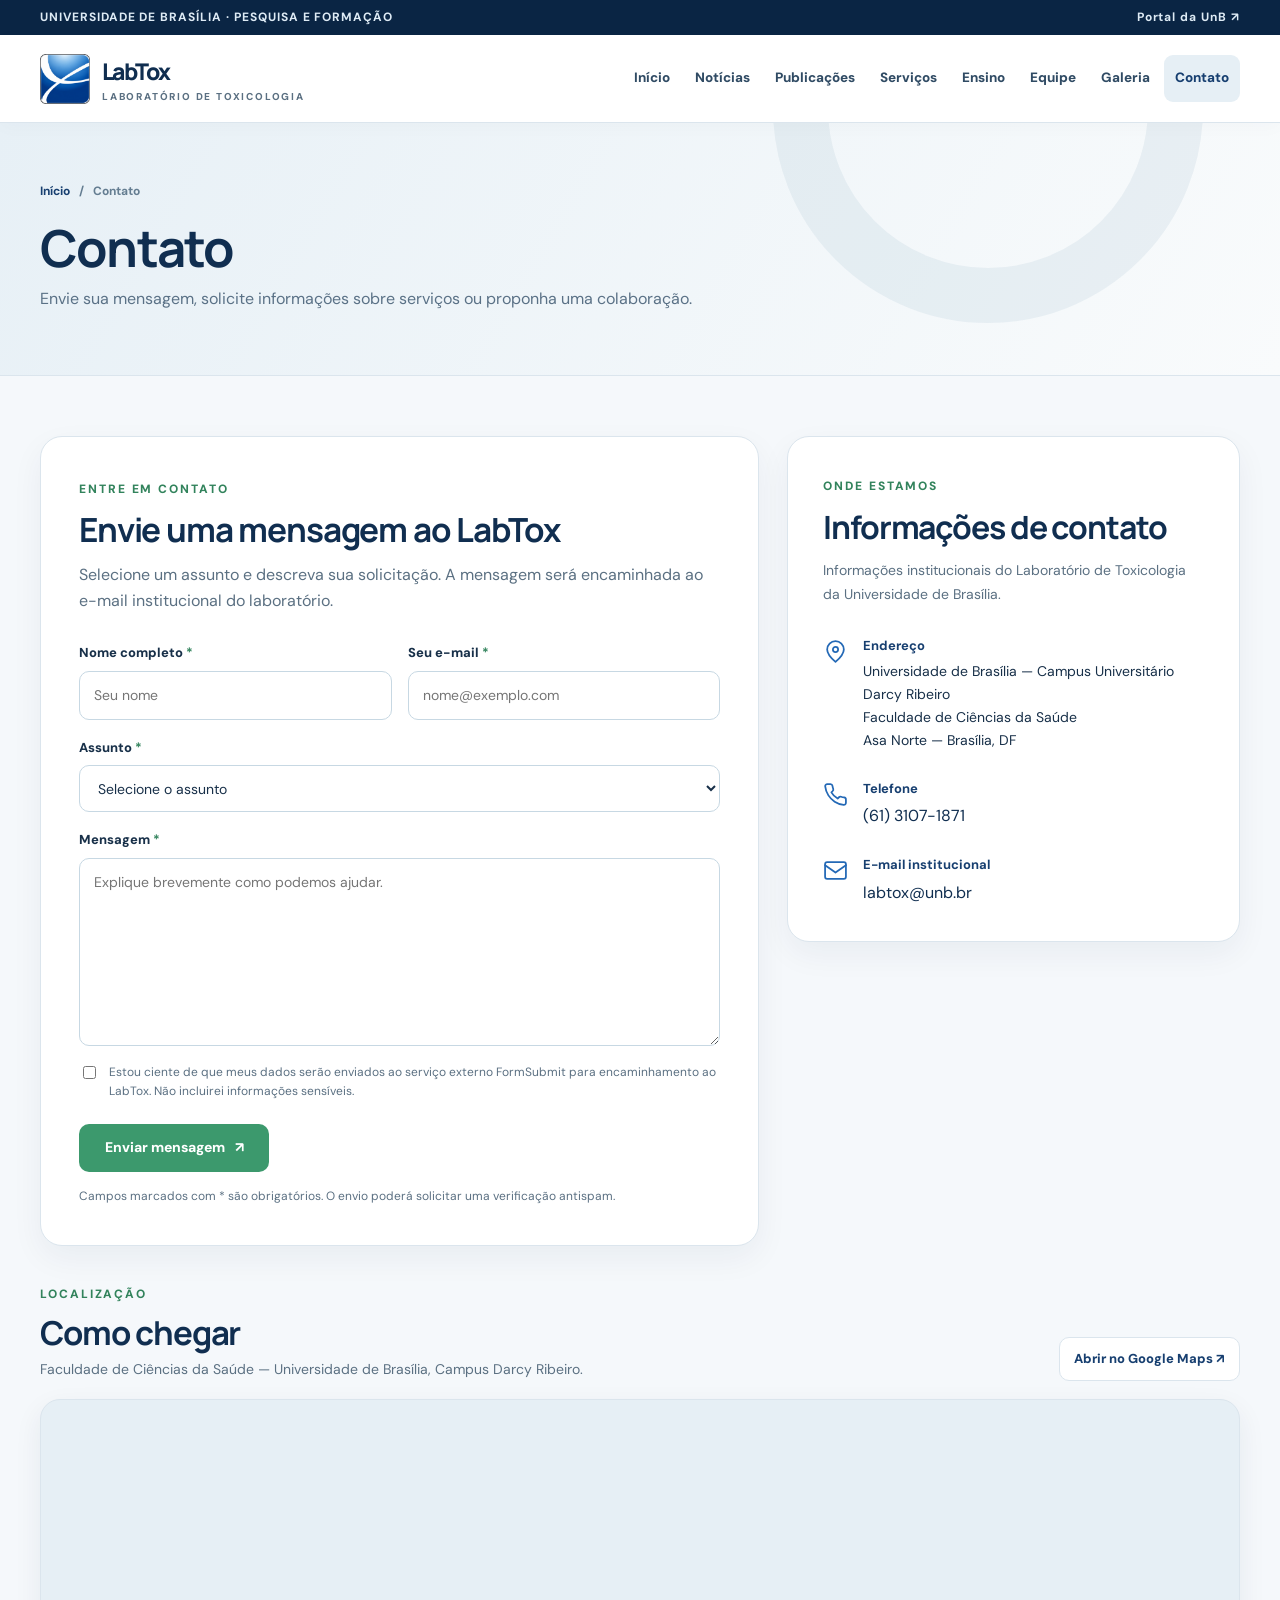
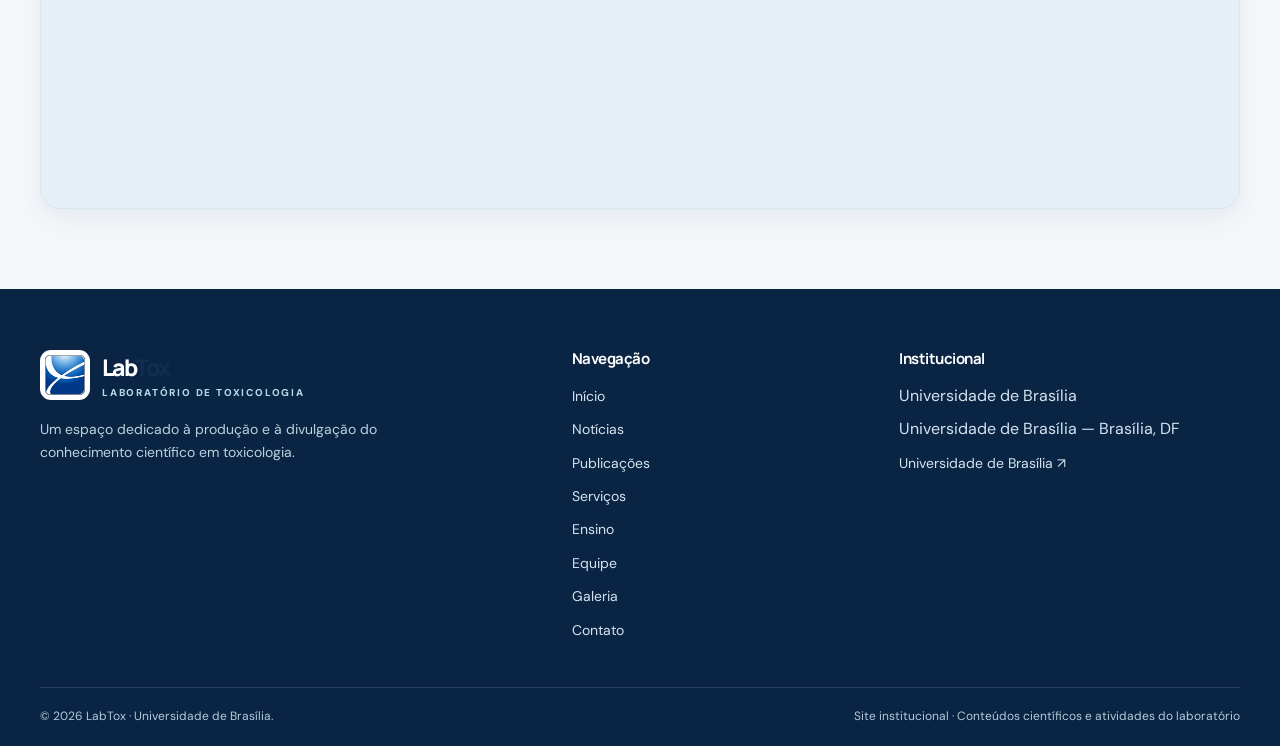
==== commit 8d23b7ec: "Add files via upload" ====
--- a/contato.html
+++ b/contato.html
@@ -14,40 +14,9 @@
 </head>
 <body data-page="contato">
   <div id="site-header"></div>
-  <main id="main"><section class="page-hero"><div class="container"><div class="breadcrumb"><a href="index.html">Início</a><span aria-hidden="true">/</span>Contato</div><h1>Contato</h1><p>Envie sua mensagem, solicite informações sobre serviços ou proponha uma colaboração.</p></div></section><section class="contact-location-section" aria-labelledby="contact-location-heading">
-  <div class="container contact-location-grid">
-    <div class="contact-location-map">
-      <iframe
-        src="https://www.google.com/maps?q=Universidade%20de%20Bras%C3%ADlia%20Campus%20Universit%C3%A1rio%20Darcy%20Ribeiro%2C%20Asa%20Norte%2C%20Bras%C3%ADlia%2C%20DF&output=embed"
-        title="Mapa do Campus Universitário Darcy Ribeiro da Universidade de Brasília"
-        loading="lazy"
-        referrerpolicy="no-referrer-when-downgrade"
-        allowfullscreen></iframe>
-      <a class="contact-map-action" href="https://www.google.com/maps/search/?api=1&query=Universidade%20de%20Bras%C3%ADlia%20Campus%20Universit%C3%A1rio%20Darcy%20Ribeiro%20Asa%20Norte%20Bras%C3%ADlia%20DF" target="_blank" rel="noopener noreferrer">Abrir no Google Maps ↗</a>
-    </div>
-    <div class="contact-location-details">
-      <span class="kicker">Onde estamos</span>
-      <h2 id="contact-location-heading">Informações de contato</h2>
-      <ul class="contact-location-list">
-        <li>
-          <svg class="contact-location-icon" viewBox="0 0 24 24" fill="none" stroke="currentColor" stroke-width="1.7" stroke-linecap="round" stroke-linejoin="round" aria-hidden="true"><path d="M20 10c0 5-8 12-8 12S4 15 4 10a8 8 0 1 1 16 0Z"/><circle cx="12" cy="10" r="2.5"/></svg>
-          <div><strong>Endereço</strong><address>Universidade de Brasília — Campus Universitário Darcy Ribeiro<br>Asa Norte — Brasília, DF</address><small>Mapa do campus; consulte o laboratório para a localização exata.</small></div>
-        </li>
-        <li>
-          <svg class="contact-location-icon" viewBox="0 0 24 24" fill="none" stroke="currentColor" stroke-width="1.7" stroke-linecap="round" stroke-linejoin="round" aria-hidden="true"><path d="M22 16.92v3a2 2 0 0 1-2.18 2 19.79 19.79 0 0 1-8.63-3.07 19.5 19.5 0 0 1-6-6A19.79 19.79 0 0 1 2.11 4.2 2 2 0 0 1 4.1 2h3a2 2 0 0 1 2 1.72c.13.96.36 1.91.68 2.81a2 2 0 0 1-.45 2.11L8.06 9.91a16 16 0 0 0 6 6l1.27-1.27a2 2 0 0 1 2.11-.45c.9.32 1.85.55 2.81.68A2 2 0 0 1 22 16.92Z"/></svg>
-          <div><strong>Telefone</strong><a href="tel:+556131071871">(61) 3107-1871</a></div>
-        </li>
-        <li>
-          <svg class="contact-location-icon" viewBox="0 0 24 24" fill="none" stroke="currentColor" stroke-width="1.7" stroke-linecap="round" stroke-linejoin="round" aria-hidden="true"><rect x="2" y="4" width="20" height="16" rx="2"/><path d="m2 7 10 7 10-7"/></svg>
-          <div><strong>E-mail institucional</strong><a href="mailto:labtox@unb.br">labtox@unb.br</a></div>
-        </li>
-      </ul>
-    </div>
-  </div>
-</section>
-<section class="section contact-form-area" aria-labelledby="contact-heading">
+  <main id="main"><section class="page-hero"><div class="container"><div class="breadcrumb"><a href="index.html">Início</a><span aria-hidden="true">/</span>Contato</div><h1>Contato</h1><p>Envie sua mensagem, solicite informações sobre serviços ou proponha uma colaboração.</p></div></section><section class="section contact-main-section" aria-labelledby="contact-heading">
   <div class="container">
-    <div class="contact-layout">
+    <div class="contact-top-grid">
       <section class="contact-form-card" aria-labelledby="contact-heading">
         <span class="kicker">Entre em contato</span>
         <h2 id="contact-heading">Envie uma mensagem ao LabTox</h2>
@@ -78,7 +47,35 @@
           <p class="form-footnote">Campos marcados com * são obrigatórios. O envio poderá solicitar uma verificação antispam.</p>
         </form>
       </section>
+      <aside class="contact-location-details" aria-labelledby="contact-location-heading">
+        <span class="kicker">Onde estamos</span>
+        <h2 id="contact-location-heading">Informações de contato</h2>
+        <p class="contact-location-lead">Informações institucionais do Laboratório de Toxicologia da Universidade de Brasília.</p>
+        <ul class="contact-location-list">
+          <li>
+            <svg class="contact-location-icon" viewBox="0 0 24 24" fill="none" stroke="currentColor" stroke-width="1.7" stroke-linecap="round" stroke-linejoin="round" aria-hidden="true"><path d="M20 10c0 5-8 12-8 12S4 15 4 10a8 8 0 1 1 16 0Z"/><circle cx="12" cy="10" r="2.5"/></svg>
+            <div><strong>Endereço</strong><address>Universidade de Brasília — Campus Universitário Darcy Ribeiro<br>Faculdade de Ciências da Saúde<br>Asa Norte — Brasília, DF</address></div>
+          </li>
+          <li>
+            <svg class="contact-location-icon" viewBox="0 0 24 24" fill="none" stroke="currentColor" stroke-width="1.7" stroke-linecap="round" stroke-linejoin="round" aria-hidden="true"><path d="M22 16.92v3a2 2 0 0 1-2.18 2 19.79 19.79 0 0 1-8.63-3.07 19.5 19.5 0 0 1-6-6A19.79 19.79 0 0 1 2.11 4.2 2 2 0 0 1 4.1 2h3a2 2 0 0 1 2 1.72c.13.96.36 1.91.68 2.81a2 2 0 0 1-.45 2.11L8.06 9.91a16 16 0 0 0 6 6l1.27-1.27a2 2 0 0 1 2.11-.45c.9.32 1.85.55 2.81.68A2 2 0 0 1 22 16.92Z"/></svg>
+            <div><strong>Telefone</strong><a href="tel:+556131071871">(61) 3107-1871</a></div>
+          </li>
+          <li>
+            <svg class="contact-location-icon" viewBox="0 0 24 24" fill="none" stroke="currentColor" stroke-width="1.7" stroke-linecap="round" stroke-linejoin="round" aria-hidden="true"><rect x="2" y="4" width="20" height="16" rx="2"/><path d="m2 7 10 7 10-7"/></svg>
+            <div><strong>E-mail institucional</strong><a href="mailto:labtox@unb.br">labtox@unb.br</a></div>
+          </li>
+        </ul>
+      </aside>
     </div>
+    <section class="contact-map-section" aria-labelledby="contact-map-heading">
+      <div class="contact-map-header">
+        <div><span class="kicker">Localização</span><h2 id="contact-map-heading">Como chegar</h2><p>Faculdade de Ciências da Saúde — Universidade de Brasília, Campus Darcy Ribeiro.</p></div>
+        <a class="contact-map-open" href="https://www.google.com/maps/search/?api=1&amp;query=Faculdade%20de%20Ci%C3%AAncias%20da%20Sa%C3%BAde%2C%20Universidade%20de%20Bras%C3%ADlia" target="_blank" rel="noopener noreferrer">Abrir no Google Maps ↗</a>
+      </div>
+      <div class="contact-location-map">
+        <iframe src="https://www.google.com/maps/embed?pb=!1m18!1m12!1m3!1d3839.6684085954207!2d-47.86879602487036!3d-15.768671284868121!2m3!1f0!2f0!3f0!3m2!1i1024!2i768!4f13.1!3m3!1m2!1s0x935a3ba374d75733%3A0x5e786638d67ecbc0!2sFaculdade%20de%20Ci%C3%AAncias%20da%20Sa%C3%BAde%2C%20Universidade%20de%20Bras%C3%ADlia!5e0!3m2!1spt-BR!2sbr!4v1791828515423!5m2!1spt-BR!2sbr" title="Localização da Faculdade de Ciências da Saúde, Universidade de Brasília, no Google Maps" loading="lazy" referrerpolicy="strict-origin-when-cross-origin" allowfullscreen></iframe>
+      </div>
+    </section>
   </div>
 </section></main>
   <div id="site-footer"></div>
--- a/css/contato-localizacao.css
+++ b/css/contato-localizacao.css
@@ -1,21 +1,25 @@
-/* Contato institucional — mapa, endereço e telefone. Não altera a identidade visual global. */
-.contact-location-section{padding:70px 0 18px;background:#fff}
-.contact-location-grid{display:grid;grid-template-columns:minmax(0,1fr) minmax(0,1.05fr);align-items:center;gap:clamp(25px,4.5vw,66px)}
-.contact-location-map{height:340px;overflow:hidden;position:relative;border:1px solid var(--stroke,#dbe5ed);border-radius:18px;background:#e6eff5;box-shadow:0 12px 30px rgba(15,44,74,.08)}
-.contact-location-map iframe{width:100%;height:100%;border:0;display:block}
-.contact-map-action{position:absolute;left:15px;top:15px;display:inline-flex;align-items:center;min-height:42px;background:#fff;color:#164a8b!important;padding:9px 13px;font-size:13px;font-weight:800;border-radius:9px;box-shadow:0 5px 15px rgba(10,37,68,.18)}
-.contact-map-action:hover{background:#eef5fc}
-.contact-location-details h2{margin:8px 0 29px;font-size:clamp(27px,2.7vw,38px);color:var(--navy-dark,#102e50)}
+/* Contato LabTox: formulário e informações lado a lado, mapa abaixo. */
+.contact-main-section{background:var(--cloud,#f5f8fb);padding:60px 0 80px}
+.contact-top-grid{display:grid;grid-template-columns:minmax(0,1.35fr) minmax(310px,.85fr);align-items:start;gap:28px}
+.contact-main-section .contact-form-card,.contact-main-section .contact-location-details{background:#fff;border:1px solid var(--stroke,#dbe5ed);border-radius:22px;box-shadow:0 12px 32px rgba(15,44,74,.055);min-width:0}
+.contact-main-section .contact-form-card{padding:clamp(24px,3vw,38px)}
+.contact-location-details{padding:clamp(24px,3vw,35px)}
+.contact-location-details h2{font-size:clamp(25px,2.5vw,34px);margin:9px 0 13px;color:var(--navy-dark,#102e50)}
+.contact-location-lead{color:var(--muted,#5b7082);margin:0 0 28px;font-size:14px;line-height:1.7}
 .contact-location-list{list-style:none;display:grid;gap:25px;margin:0;padding:0}
-.contact-location-list li{display:flex;align-items:flex-start;gap:18px;min-width:0;color:var(--ink,#183049)}
-.contact-location-icon{width:27px;height:27px;flex:0 0 27px;color:#2469b6;margin-top:4px}
-.contact-location-list strong{display:block;color:var(--navy,#173f70);font-size:13px;margin-bottom:3px}
-.contact-location-list address{font-style:normal;line-height:1.6}
-.contact-location-list a{font-size:17px;overflow-wrap:anywhere}
+.contact-location-list li{display:flex;align-items:flex-start;gap:15px;min-width:0;color:var(--ink,#183049)}
+.contact-location-icon{width:25px;height:25px;flex:0 0 25px;color:#2469b6;margin-top:4px}
+.contact-location-list strong{display:block;font-size:13px;color:var(--navy,#173f70);margin:0 0 4px}
+.contact-location-list address{font-style:normal;line-height:1.65;font-size:14px}
+.contact-location-list a{color:var(--navy-dark,#102e50);font-size:16px;overflow-wrap:anywhere}
 .contact-location-list a:hover{text-decoration:underline;text-underline-offset:3px}
-.contact-location-list small{display:block;margin-top:5px;color:var(--muted,#5b7082);font-size:12px}
-.contact-form-area{padding-top:58px;background:var(--cloud,#f5f8fb)}
-.contact-form-area .contact-layout{display:block;max-width:850px;margin:0 auto}
-.contact-form-area .contact-form-card{width:100%}
-@media(max-width:830px){.contact-location-grid{grid-template-columns:1fr;gap:30px}.contact-location-map{height:290px}.contact-location-section{padding:50px 0 15px}}
-@media(max-width:600px){.contact-location-map{height:260px}.contact-location-details h2{margin-bottom:20px}.contact-location-list{gap:20px}.contact-form-area{padding-top:40px}}
+.contact-map-section{margin-top:34px}
+.contact-map-header{display:flex;justify-content:space-between;align-items:end;gap:18px;margin:0 0 18px}
+.contact-map-header h2{margin:7px 0 5px;font-size:clamp(26px,2.6vw,33px)}
+.contact-map-header p{margin:0;color:var(--muted,#5b7082);font-size:14px}
+.contact-map-open{display:inline-flex;align-items:center;justify-content:center;gap:8px;white-space:nowrap;padding:10px 14px;background:#fff;border:1px solid var(--stroke,#dbe5ed);border-radius:10px;font-size:13px;font-weight:800;color:var(--navy,#173f70)}
+.contact-map-open:hover{background:var(--light-blue,#e6eff5)}
+.contact-location-map{width:100%;height:410px;overflow:hidden;position:relative;border:1px solid var(--stroke,#dbe5ed);border-radius:20px;background:var(--light-blue,#e6eff5);box-shadow:0 10px 28px rgba(15,44,74,.07)}
+.contact-location-map iframe{display:block;width:100%;height:100%;border:0}
+@media(max-width:980px){.contact-top-grid{grid-template-columns:1fr}.contact-location-details{padding:28px}.contact-location-list{grid-template-columns:repeat(3,minmax(0,1fr));gap:18px}.contact-location-list li{gap:10px}.contact-location-icon{width:21px;height:21px;flex-basis:21px}}
+@media(max-width:650px){.contact-main-section{padding:42px 0 58px}.contact-top-grid{gap:19px}.contact-main-section .contact-form-card{padding:23px 19px}.contact-location-details{padding:24px 20px}.contact-location-list{grid-template-columns:1fr;gap:22px}.contact-location-list li{gap:13px}.contact-map-section{margin-top:35px}.contact-map-header{align-items:start;flex-direction:column}.contact-map-open{width:100%}.contact-location-map{height:310px}}
